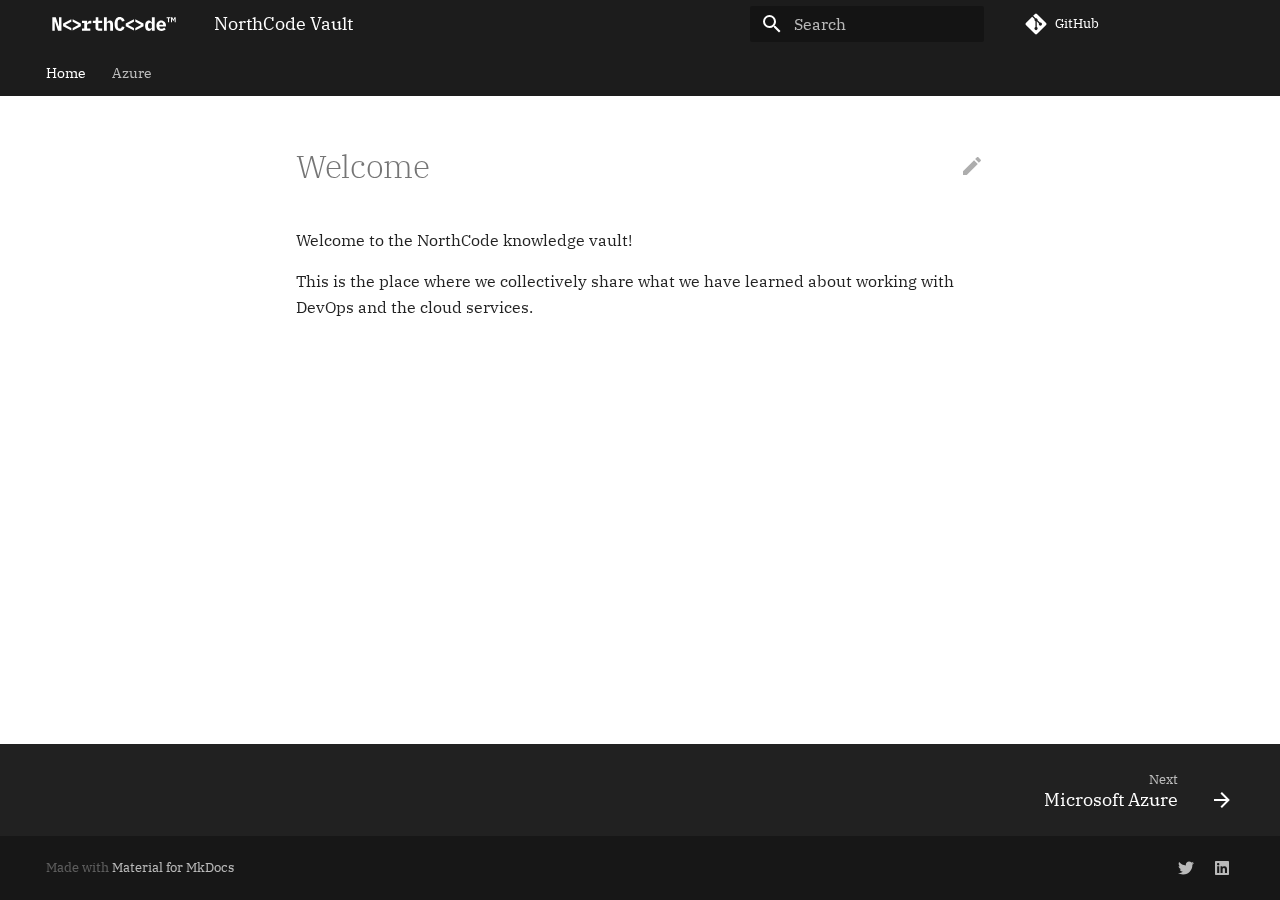
==== index.html @ 44432bb1 "deploy: 714494f03250053b2f31879a1b15bfd3dc22a23a" ====
<!doctype html>
<html lang="en" class="no-js">
  <head>
    
      <meta charset="utf-8">
      <meta name="viewport" content="width=device-width,initial-scale=1">
      
      
      
      
      <link rel="icon" href="assets/favicon-96x96.png">
      <meta name="generator" content="mkdocs-1.2.2, mkdocs-material-7.2.6">
    
    
      
        <title>Home - NorthCode Vault</title>
      
    
    
      <link rel="stylesheet" href="assets/stylesheets/main.802231af.min.css">
      
        
        <link rel="stylesheet" href="assets/stylesheets/palette.3f5d1f46.min.css">
        
      
    
    
    
      
        
        <link rel="preconnect" href="https://fonts.gstatic.com" crossorigin>
        <link rel="stylesheet" href="https://fonts.googleapis.com/css?family=IBM+Plex+Serif:300,400,400i,700%7CIBM+Plex+Mono&display=fallback">
        <style>:root{--md-text-font-family:"IBM Plex Serif";--md-code-font-family:"IBM Plex Mono"}</style>
      
    
    
    
      <link rel="stylesheet" href="css/extra.css">
    
    
      


    
    
  </head>
  
  
    
    
    
    
    
    <body dir="ltr" data-md-color-scheme="" data-md-color-primary="none" data-md-color-accent="none">
  
    
    <script>function __prefix(e){return new URL(".",location).pathname+"."+e}function __get(e,t=localStorage){return JSON.parse(t.getItem(__prefix(e)))}</script>
    
    <input class="md-toggle" data-md-toggle="drawer" type="checkbox" id="__drawer" autocomplete="off">
    <input class="md-toggle" data-md-toggle="search" type="checkbox" id="__search" autocomplete="off">
    <label class="md-overlay" for="__drawer"></label>
    <div data-md-component="skip">
      
        
        <a href="#welcome" class="md-skip">
          Skip to content
        </a>
      
    </div>
    <div data-md-component="announce">
      
    </div>
    
      <header class="md-header" data-md-component="header">
  <nav class="md-header__inner md-grid" aria-label="Header">
    <a href="." title="NorthCode Vault" class="md-header__button md-logo" aria-label="NorthCode Vault" data-md-component="logo">
      
  <img src="assets/logo-wide.svg" alt="logo">

    </a>
    <label class="md-header__button md-icon" for="__drawer">
      <svg xmlns="http://www.w3.org/2000/svg" viewBox="0 0 24 24"><path d="M3 6h18v2H3V6m0 5h18v2H3v-2m0 5h18v2H3v-2z"/></svg>
    </label>
    <div class="md-header__title" data-md-component="header-title">
      <div class="md-header__ellipsis">
        <div class="md-header__topic">
          <span class="md-ellipsis">
            NorthCode Vault
          </span>
        </div>
        <div class="md-header__topic" data-md-component="header-topic">
          <span class="md-ellipsis">
            
              Home
            
          </span>
        </div>
      </div>
    </div>
    
    
    
      <label class="md-header__button md-icon" for="__search">
        <svg xmlns="http://www.w3.org/2000/svg" viewBox="0 0 24 24"><path d="M9.5 3A6.5 6.5 0 0 1 16 9.5c0 1.61-.59 3.09-1.56 4.23l.27.27h.79l5 5-1.5 1.5-5-5v-.79l-.27-.27A6.516 6.516 0 0 1 9.5 16 6.5 6.5 0 0 1 3 9.5 6.5 6.5 0 0 1 9.5 3m0 2C7 5 5 7 5 9.5S7 14 9.5 14 14 12 14 9.5 12 5 9.5 5z"/></svg>
      </label>
      
<div class="md-search" data-md-component="search" role="dialog">
  <label class="md-search__overlay" for="__search"></label>
  <div class="md-search__inner" role="search">
    <form class="md-search__form" name="search">
      <input type="text" class="md-search__input" name="query" aria-label="Search" placeholder="Search" autocapitalize="off" autocorrect="off" autocomplete="off" spellcheck="false" data-md-component="search-query" required>
      <label class="md-search__icon md-icon" for="__search">
        <svg xmlns="http://www.w3.org/2000/svg" viewBox="0 0 24 24"><path d="M9.5 3A6.5 6.5 0 0 1 16 9.5c0 1.61-.59 3.09-1.56 4.23l.27.27h.79l5 5-1.5 1.5-5-5v-.79l-.27-.27A6.516 6.516 0 0 1 9.5 16 6.5 6.5 0 0 1 3 9.5 6.5 6.5 0 0 1 9.5 3m0 2C7 5 5 7 5 9.5S7 14 9.5 14 14 12 14 9.5 12 5 9.5 5z"/></svg>
        <svg xmlns="http://www.w3.org/2000/svg" viewBox="0 0 24 24"><path d="M20 11v2H8l5.5 5.5-1.42 1.42L4.16 12l7.92-7.92L13.5 5.5 8 11h12z"/></svg>
      </label>
      <nav class="md-search__options" aria-label="Search">
        
        <button type="reset" class="md-search__icon md-icon" aria-label="Clear" tabindex="-1">
          <svg xmlns="http://www.w3.org/2000/svg" viewBox="0 0 24 24"><path d="M19 6.41 17.59 5 12 10.59 6.41 5 5 6.41 10.59 12 5 17.59 6.41 19 12 13.41 17.59 19 19 17.59 13.41 12 19 6.41z"/></svg>
        </button>
      </nav>
      
    </form>
    <div class="md-search__output">
      <div class="md-search__scrollwrap" data-md-scrollfix>
        <div class="md-search-result" data-md-component="search-result">
          <div class="md-search-result__meta">
            Initializing search
          </div>
          <ol class="md-search-result__list"></ol>
        </div>
      </div>
    </div>
  </div>
</div>
    
    
      <div class="md-header__source">
        
<a href="https://github.com/TheProjectAurora/knowledgebase/" title="Go to repository" class="md-source" data-md-component="source">
  <div class="md-source__icon md-icon">
    
    <svg xmlns="http://www.w3.org/2000/svg" viewBox="0 0 448 512"><path d="M439.55 236.05 244 40.45a28.87 28.87 0 0 0-40.81 0l-40.66 40.63 51.52 51.52c27.06-9.14 52.68 16.77 43.39 43.68l49.66 49.66c34.23-11.8 61.18 31 35.47 56.69-26.49 26.49-70.21-2.87-56-37.34L240.22 199v121.85c25.3 12.54 22.26 41.85 9.08 55a34.34 34.34 0 0 1-48.55 0c-17.57-17.6-11.07-46.91 11.25-56v-123c-20.8-8.51-24.6-30.74-18.64-45L142.57 101 8.45 235.14a28.86 28.86 0 0 0 0 40.81l195.61 195.6a28.86 28.86 0 0 0 40.8 0l194.69-194.69a28.86 28.86 0 0 0 0-40.81z"/></svg>
  </div>
  <div class="md-source__repository">
    GitHub
  </div>
</a>
      </div>
    
  </nav>
</header>
    
    <div class="md-container" data-md-component="container">
      
      
        
          
<nav class="md-tabs" aria-label="Tabs" data-md-component="tabs">
  <div class="md-tabs__inner md-grid">
    <ul class="md-tabs__list">
      
        
  
  
    
  


  <li class="md-tabs__item">
    <a href="." class="md-tabs__link md-tabs__link--active">
      Home
    </a>
  </li>

      
        
  
  


  
  
  
    <li class="md-tabs__item">
      <a href="azure/" class="md-tabs__link">
        Azure
      </a>
    </li>
  

      
    </ul>
  </div>
</nav>
        
      
      <main class="md-main" data-md-component="main">
        <div class="md-main__inner md-grid">
          
            
              
              <div class="md-sidebar md-sidebar--primary" data-md-component="sidebar" data-md-type="navigation" >
                <div class="md-sidebar__scrollwrap">
                  <div class="md-sidebar__inner">
                    

  


<nav class="md-nav md-nav--primary md-nav--lifted" aria-label="Navigation" data-md-level="0">
  <label class="md-nav__title" for="__drawer">
    <a href="." title="NorthCode Vault" class="md-nav__button md-logo" aria-label="NorthCode Vault" data-md-component="logo">
      
  <img src="assets/logo-wide.svg" alt="logo">

    </a>
    NorthCode Vault
  </label>
  
    <div class="md-nav__source">
      
<a href="https://github.com/TheProjectAurora/knowledgebase/" title="Go to repository" class="md-source" data-md-component="source">
  <div class="md-source__icon md-icon">
    
    <svg xmlns="http://www.w3.org/2000/svg" viewBox="0 0 448 512"><path d="M439.55 236.05 244 40.45a28.87 28.87 0 0 0-40.81 0l-40.66 40.63 51.52 51.52c27.06-9.14 52.68 16.77 43.39 43.68l49.66 49.66c34.23-11.8 61.18 31 35.47 56.69-26.49 26.49-70.21-2.87-56-37.34L240.22 199v121.85c25.3 12.54 22.26 41.85 9.08 55a34.34 34.34 0 0 1-48.55 0c-17.57-17.6-11.07-46.91 11.25-56v-123c-20.8-8.51-24.6-30.74-18.64-45L142.57 101 8.45 235.14a28.86 28.86 0 0 0 0 40.81l195.61 195.6a28.86 28.86 0 0 0 40.8 0l194.69-194.69a28.86 28.86 0 0 0 0-40.81z"/></svg>
  </div>
  <div class="md-source__repository">
    GitHub
  </div>
</a>
    </div>
  
  <ul class="md-nav__list" data-md-scrollfix>
    
      
      
      

  
  
    
  
  
    <li class="md-nav__item md-nav__item--active">
      
      <input class="md-nav__toggle md-toggle" data-md-toggle="toc" type="checkbox" id="__toc">
      
      
        
      
      
      <a href="." class="md-nav__link md-nav__link--active">
        Home
      </a>
      
    </li>
  

    
      
      
      

  
  
  
    
    <li class="md-nav__item md-nav__item--nested">
      
      
        <input class="md-nav__toggle md-toggle" data-md-toggle="__nav_2" type="checkbox" id="__nav_2" >
      
      <label class="md-nav__link" for="__nav_2">
        Azure
        <span class="md-nav__icon md-icon"></span>
      </label>
      <nav class="md-nav" aria-label="Azure" data-md-level="1">
        <label class="md-nav__title" for="__nav_2">
          <span class="md-nav__icon md-icon"></span>
          Azure
        </label>
        <ul class="md-nav__list" data-md-scrollfix>
          
            
  
  
  
    <li class="md-nav__item">
      <a href="azure/" class="md-nav__link">
        Microsoft Azure
      </a>
    </li>
  

          
            
  
  
  
    <li class="md-nav__item">
      <a href="azure/azure-devops/" class="md-nav__link">
        Azure DevOps
      </a>
    </li>
  

          
        </ul>
      </nav>
    </li>
  

    
  </ul>
</nav>
                  </div>
                </div>
              </div>
            
            
              
              <div class="md-sidebar md-sidebar--secondary" data-md-component="sidebar" data-md-type="toc" >
                <div class="md-sidebar__scrollwrap">
                  <div class="md-sidebar__inner">
                    
<nav class="md-nav md-nav--secondary" aria-label="Table of contents">
  
  
  
    
  
  
</nav>
                  </div>
                </div>
              </div>
            
          
          <div class="md-content" data-md-component="content">
            <article class="md-content__inner md-typeset">
              
                
                  <a href="https://github.com/TheProjectAurora/knowledgebase/edit/master/docs/index.md" title="Edit this page" class="md-content__button md-icon">
                    <svg xmlns="http://www.w3.org/2000/svg" viewBox="0 0 24 24"><path d="M20.71 7.04c.39-.39.39-1.04 0-1.41l-2.34-2.34c-.37-.39-1.02-.39-1.41 0l-1.84 1.83 3.75 3.75M3 17.25V21h3.75L17.81 9.93l-3.75-3.75L3 17.25z"/></svg>
                  </a>
                
                
                <h1 id="welcome">Welcome</h1>
<p>Welcome to the NorthCode knowledge vault!</p>
<p>This is the place where we collectively share what we have learned about working with DevOps and the cloud services.</p>
                
                  
                
              
              
                


              
            </article>
          </div>
        </div>
        
      </main>
      
        
<footer class="md-footer">
  
    <nav class="md-footer__inner md-grid" aria-label="Footer">
      
      
        
        <a href="azure/" class="md-footer__link md-footer__link--next" aria-label="Next: Microsoft Azure" rel="next">
          <div class="md-footer__title">
            <div class="md-ellipsis">
              <span class="md-footer__direction">
                Next
              </span>
              Microsoft Azure
            </div>
          </div>
          <div class="md-footer__button md-icon">
            <svg xmlns="http://www.w3.org/2000/svg" viewBox="0 0 24 24"><path d="M4 11v2h12l-5.5 5.5 1.42 1.42L19.84 12l-7.92-7.92L10.5 5.5 16 11H4z"/></svg>
          </div>
        </a>
      
    </nav>
  
  <div class="md-footer-meta md-typeset">
    <div class="md-footer-meta__inner md-grid">
      <div class="md-footer-copyright">
        
        Made with
        <a href="https://squidfunk.github.io/mkdocs-material/" target="_blank" rel="noopener">
          Material for MkDocs
        </a>
        
      </div>
      
  <div class="md-footer-social">
    
      
      
        
        
      
      <a href="https://twitter.com/NorthCodeLtd" target="_blank" rel="noopener" title="twitter.com" class="md-footer-social__link">
        <svg xmlns="http://www.w3.org/2000/svg" viewBox="0 0 512 512"><path d="M459.37 151.716c.325 4.548.325 9.097.325 13.645 0 138.72-105.583 298.558-298.558 298.558-59.452 0-114.68-17.219-161.137-47.106 8.447.974 16.568 1.299 25.34 1.299 49.055 0 94.213-16.568 130.274-44.832-46.132-.975-84.792-31.188-98.112-72.772 6.498.974 12.995 1.624 19.818 1.624 9.421 0 18.843-1.3 27.614-3.573-48.081-9.747-84.143-51.98-84.143-102.985v-1.299c13.969 7.797 30.214 12.67 47.431 13.319-28.264-18.843-46.781-51.005-46.781-87.391 0-19.492 5.197-37.36 14.294-52.954 51.655 63.675 129.3 105.258 216.365 109.807-1.624-7.797-2.599-15.918-2.599-24.04 0-57.828 46.782-104.934 104.934-104.934 30.213 0 57.502 12.67 76.67 33.137 23.715-4.548 46.456-13.32 66.599-25.34-7.798 24.366-24.366 44.833-46.132 57.827 21.117-2.273 41.584-8.122 60.426-16.243-14.292 20.791-32.161 39.308-52.628 54.253z"/></svg>
      </a>
    
      
      
        
        
      
      <a href="https://www.linkedin.com/company/northcodeltd/" target="_blank" rel="noopener" title="www.linkedin.com" class="md-footer-social__link">
        <svg xmlns="http://www.w3.org/2000/svg" viewBox="0 0 448 512"><path d="M416 32H31.9C14.3 32 0 46.5 0 64.3v383.4C0 465.5 14.3 480 31.9 480H416c17.6 0 32-14.5 32-32.3V64.3c0-17.8-14.4-32.3-32-32.3zM135.4 416H69V202.2h66.5V416zm-33.2-243c-21.3 0-38.5-17.3-38.5-38.5S80.9 96 102.2 96c21.2 0 38.5 17.3 38.5 38.5 0 21.3-17.2 38.5-38.5 38.5zm282.1 243h-66.4V312c0-24.8-.5-56.7-34.5-56.7-34.6 0-39.9 27-39.9 54.9V416h-66.4V202.2h63.7v29.2h.9c8.9-16.8 30.6-34.5 62.9-34.5 67.2 0 79.7 44.3 79.7 101.9V416z"/></svg>
      </a>
    
  </div>

    </div>
  </div>
</footer>
      
    </div>
    <div class="md-dialog" data-md-component="dialog">
      <div class="md-dialog__inner md-typeset"></div>
    </div>
    <script id="__config" type="application/json">{"base": ".", "features": ["navigation.instant", "navigation.tabs"], "translations": {"clipboard.copy": "Copy to clipboard", "clipboard.copied": "Copied to clipboard", "search.config.lang": "en", "search.config.pipeline": "trimmer, stopWordFilter", "search.config.separator": "[\\s\\-]+", "search.placeholder": "Search", "search.result.placeholder": "Type to start searching", "search.result.none": "No matching documents", "search.result.one": "1 matching document", "search.result.other": "# matching documents", "search.result.more.one": "1 more on this page", "search.result.more.other": "# more on this page", "search.result.term.missing": "Missing", "select.version.title": "Select version"}, "search": "assets/javascripts/workers/search.409db549.min.js", "version": null}</script>
    
    
      <script src="assets/javascripts/bundle.756773cc.min.js"></script>
      
    
  </body>
</html>
---- assets/stylesheets/main.802231af.min.css ----
@charset "UTF-8";html{-webkit-text-size-adjust:none;-moz-text-size-adjust:none;-ms-text-size-adjust:none;text-size-adjust:none;box-sizing:border-box}*,:after,:before{box-sizing:inherit}body{margin:0}a,button,input,label{-webkit-tap-highlight-color:transparent}a{color:inherit;text-decoration:none}hr{border:0;box-sizing:content-box;display:block;height:.05rem;overflow:visible;padding:0}small{font-size:80%}sub,sup{line-height:1em}img{border-style:none}table{border-collapse:separate;border-spacing:0}td,th{font-weight:400;vertical-align:top}button{background:transparent;border:0;font-family:inherit;font-size:inherit;margin:0;padding:0}input{border:0;outline:none}:root{--md-default-fg-color:rgba(0,0,0,0.87);--md-default-fg-color--light:rgba(0,0,0,0.54);--md-default-fg-color--lighter:rgba(0,0,0,0.32);--md-default-fg-color--lightest:rgba(0,0,0,0.07);--md-default-bg-color:#fff;--md-default-bg-color--light:hsla(0,0%,100%,0.7);--md-default-bg-color--lighter:hsla(0,0%,100%,0.3);--md-default-bg-color--lightest:hsla(0,0%,100%,0.12);--md-primary-fg-color:#4051b5;--md-primary-fg-color--light:#5d6cc0;--md-primary-fg-color--dark:#303fa1;--md-primary-bg-color:#fff;--md-primary-bg-color--light:hsla(0,0%,100%,0.7);--md-accent-fg-color:#526cfe;--md-accent-fg-color--transparent:rgba(82,108,254,0.1);--md-accent-bg-color:#fff;--md-accent-bg-color--light:hsla(0,0%,100%,0.7)}:root>*{--md-code-fg-color:#36464e;--md-code-bg-color:#f5f5f5;--md-code-hl-color:rgba(255,255,0,0.5);--md-code-hl-number-color:#d52a2a;--md-code-hl-special-color:#db1457;--md-code-hl-function-color:#a846b9;--md-code-hl-constant-color:#6e59d9;--md-code-hl-keyword-color:#3f6ec6;--md-code-hl-string-color:#1c7d4d;--md-code-hl-name-color:var(--md-code-fg-color);--md-code-hl-operator-color:var(--md-default-fg-color--light);--md-code-hl-punctuation-color:var(--md-default-fg-color--light);--md-code-hl-comment-color:var(--md-default-fg-color--light);--md-code-hl-generic-color:var(--md-default-fg-color--light);--md-code-hl-variable-color:var(--md-default-fg-color--light);--md-typeset-color:var(--md-default-fg-color);--md-typeset-a-color:var(--md-primary-fg-color);--md-typeset-mark-color:rgba(255,255,0,0.5);--md-typeset-del-color:hsla(6,90%,60%,0.15);--md-typeset-ins-color:rgba(11,213,112,0.15);--md-typeset-kbd-color:#fafafa;--md-typeset-kbd-accent-color:#fff;--md-typeset-kbd-border-color:#b8b8b8;--md-typeset-table-color:rgba(0,0,0,0.12);--md-admonition-fg-color:var(--md-default-fg-color);--md-admonition-bg-color:var(--md-default-bg-color);--md-footer-fg-color:#fff;--md-footer-fg-color--light:hsla(0,0%,100%,0.7);--md-footer-fg-color--lighter:hsla(0,0%,100%,0.3);--md-footer-bg-color:rgba(0,0,0,0.87);--md-footer-bg-color--dark:rgba(0,0,0,0.32)}.md-icon svg{fill:currentColor;display:block;height:1.2rem;width:1.2rem}body{-webkit-font-smoothing:antialiased;-moz-osx-font-smoothing:grayscale}body,input{font-feature-settings:"kern","liga";font-family:var(--md-text-font-family,_),-apple-system,BlinkMacSystemFont,Helvetica,Arial,sans-serif}body,code,input,kbd,pre{color:var(--md-typeset-color)}code,kbd,pre{font-feature-settings:"kern";font-family:var(--md-code-font-family,_),SFMono-Regular,Consolas,Menlo,monospace}:root{--md-typeset-table-sort-icon:url('data:image/svg+xml;charset=utf-8,<svg xmlns="http://www.w3.org/2000/svg" viewBox="0 0 24 24"><path d="m18 21-4-4h3V7h-3l4-4 4 4h-3v10h3M2 19v-2h10v2M2 13v-2h7v2M2 7V5h4v2H2z"/></svg>');--md-typeset-table-sort-icon--asc:url('data:image/svg+xml;charset=utf-8,<svg xmlns="http://www.w3.org/2000/svg" viewBox="0 0 24 24"><path d="M19 17h3l-4 4-4-4h3V3h2M2 17h10v2H2M6 5v2H2V5m0 6h7v2H2v-2z"/></svg>');--md-typeset-table-sort-icon--desc:url('data:image/svg+xml;charset=utf-8,<svg xmlns="http://www.w3.org/2000/svg" viewBox="0 0 24 24"><path d="M19 7h3l-4-4-4 4h3v14h2M2 17h10v2H2M6 5v2H2V5m0 6h7v2H2v-2z"/></svg>')}.md-typeset{-webkit-print-color-adjust:exact;color-adjust:exact;font-size:.8rem;line-height:1.6}@media print{.md-typeset{font-size:.68rem}}.md-typeset blockquote,.md-typeset dl,.md-typeset figure,.md-typeset ol,.md-typeset pre,.md-typeset ul{margin:1em 0}.md-typeset h1{color:var(--md-default-fg-color--light);font-size:2em;line-height:1.3;margin:0 0 1.25em}.md-typeset h1,.md-typeset h2{font-weight:300;letter-spacing:-.01em}.md-typeset h2{font-size:1.5625em;line-height:1.4;margin:1.6em 0 .64em}.md-typeset h3{font-size:1.25em;font-weight:400;letter-spacing:-.01em;line-height:1.5;margin:1.6em 0 .8em}.md-typeset h2+h3{margin-top:.8em}.md-typeset h4{font-weight:700;letter-spacing:-.01em;margin:1em 0}.md-typeset h5,.md-typeset h6{color:var(--md-default-fg-color--light);font-size:.8em;font-weight:700;letter-spacing:-.01em;margin:1.25em 0}.md-typeset h5{text-transform:uppercase}.md-typeset hr{border-bottom:.05rem solid var(--md-default-fg-color--lightest);display:flow-root;margin:1.5em 0}.md-typeset a{color:var(--md-typeset-a-color);word-break:break-word}.md-typeset a,.md-typeset a:before{transition:color 125ms}.md-typeset a:focus,.md-typeset a:hover{color:var(--md-accent-fg-color)}.md-typeset a.focus-visible{outline-color:var(--md-accent-fg-color);outline-offset:.2rem}.md-typeset code,.md-typeset kbd,.md-typeset pre{color:var(--md-code-fg-color);direction:ltr}@media print{.md-typeset code,.md-typeset kbd,.md-typeset pre{white-space:pre-wrap}}.md-typeset code{background-color:var(--md-code-bg-color);border-radius:.1rem;-webkit-box-decoration-break:clone;box-decoration-break:clone;font-size:.85em;padding:0 .2941176471em;word-break:break-word}.md-typeset code:not(.focus-visible){-webkit-tap-highlight-color:transparent;outline:none}.md-typeset h1 code,.md-typeset h2 code,.md-typeset h3 code,.md-typeset h4 code,.md-typeset h5 code,.md-typeset h6 code{background-color:transparent;box-shadow:none;margin:initial;padding:initial}.md-typeset a code{color:currentColor}.md-typeset pre{display:flow-root;line-height:1.4;position:relative}.md-typeset pre>code{-webkit-box-decoration-break:slice;box-decoration-break:slice;box-shadow:none;display:block;margin:0;overflow:auto;padding:.7720588235em 1.1764705882em;scrollbar-color:var(--md-default-fg-color--lighter) transparent;scrollbar-width:thin;touch-action:auto;word-break:normal}.md-typeset pre>code:hover{scrollbar-color:var(--md-accent-fg-color) transparent}.md-typeset pre>code::-webkit-scrollbar{height:.2rem;width:.2rem}.md-typeset pre>code::-webkit-scrollbar-thumb{background-color:var(--md-default-fg-color--lighter)}.md-typeset pre>code::-webkit-scrollbar-thumb:hover{background-color:var(--md-accent-fg-color)}@media screen and (max-width:44.9375em){.md-typeset>pre{margin:1em -.8rem}.md-typeset>pre code{border-radius:0}}.md-typeset kbd{background-color:var(--md-typeset-kbd-color);border-radius:.1rem;box-shadow:0 .1rem 0 .05rem var(--md-typeset-kbd-border-color),0 .1rem 0 var(--md-typeset-kbd-border-color),0 -.1rem .2rem var(--md-typeset-kbd-accent-color) inset;color:var(--md-default-fg-color);display:inline-block;font-size:.75em;padding:0 .6666666667em;vertical-align:text-top;word-break:break-word}.md-typeset mark{background-color:var(--md-typeset-mark-color);-webkit-box-decoration-break:clone;box-decoration-break:clone;color:inherit;word-break:break-word}.md-typeset abbr{border-bottom:.05rem dotted var(--md-default-fg-color--light);cursor:help;text-decoration:none}@media (hover:none){.md-typeset abbr{position:relative}.md-typeset abbr[title]:focus:after,.md-typeset abbr[title]:hover:after{background-color:var(--md-default-fg-color);border-radius:.1rem;box-shadow:0 2px 2px 0 rgba(0,0,0,.14),0 1px 5px 0 rgba(0,0,0,.12),0 3px 1px -2px rgba(0,0,0,.2);color:var(--md-default-bg-color);content:attr(title);display:inline-block;font-size:.7rem;left:0;margin-top:2em;max-width:80%;min-width:-webkit-max-content;min-width:-moz-max-content;min-width:max-content;padding:.2rem .3rem;position:absolute;width:auto}}.md-typeset small{opacity:.75}.md-typeset sub,.md-typeset sup{margin-left:.078125em}[dir=rtl] .md-typeset sub,[dir=rtl] .md-typeset sup{margin-left:0;margin-right:.078125em}.md-typeset blockquote{border-left:.2rem solid var(--md-default-fg-color--lighter);color:var(--md-default-fg-color--light);padding-left:.6rem}[dir=rtl] .md-typeset blockquote{border-left:initial;border-right:.2rem solid var(--md-default-fg-color--lighter);padding-left:0;padding-right:.6rem}.md-typeset ul{list-style-type:disc}.md-typeset ol,.md-typeset ul{display:flow-root;margin-left:.625em;padding:0}[dir=rtl] .md-typeset ol,[dir=rtl] .md-typeset ul{margin-left:0;margin-right:.625em}.md-typeset ol ol,.md-typeset ul ol{list-style-type:lower-alpha}.md-typeset ol ol ol,.md-typeset ul ol ol{list-style-type:lower-roman}.md-typeset ol li,.md-typeset ul li{margin-bottom:.5em;margin-left:1.25em}[dir=rtl] .md-typeset ol li,[dir=rtl] .md-typeset ul li{margin-left:0;margin-right:1.25em}.md-typeset ol li blockquote,.md-typeset ol li p,.md-typeset ul li blockquote,.md-typeset ul li p{margin:.5em 0}.md-typeset ol li:last-child,.md-typeset ul li:last-child{margin-bottom:0}.md-typeset ol li ol,.md-typeset ol li ul,.md-typeset ul li ol,.md-typeset ul li ul{margin:.5em 0 .5em .625em}[dir=rtl] .md-typeset ol li ol,[dir=rtl] .md-typeset ol li ul,[dir=rtl] .md-typeset ul li ol,[dir=rtl] .md-typeset ul li ul{margin-left:0;margin-right:.625em}.md-typeset dd{margin:1em 0 1.5em 1.875em}[dir=rtl] .md-typeset dd{margin-left:0;margin-right:1.875em}.md-typeset img,.md-typeset svg{height:auto;max-width:100%}.md-typeset img[align=left],.md-typeset svg[align=left]{margin:1em 1em 1em 0}.md-typeset img[align=right],.md-typeset svg[align=right]{margin:1em 0 1em 1em}.md-typeset img[align]:only-child,.md-typeset svg[align]:only-child{margin-top:0}.md-typeset figure{display:flow-root;margin:0 auto;max-width:100%;text-align:center;width:-webkit-fit-content;width:-moz-fit-content;width:fit-content}.md-typeset figure img{display:block}.md-typeset figcaption{font-style:italic;margin:1em auto 2em;max-width:24rem}.md-typeset iframe{max-width:100%}.md-typeset table:not([class]){background-color:var(--md-default-bg-color);border:.05rem solid var(--md-typeset-table-color);border-radius:.1rem;display:inline-block;font-size:.64rem;max-width:100%;overflow:auto;touch-action:auto}@media print{.md-typeset table:not([class]){display:table}}.md-typeset table:not([class])+*{margin-top:1.5em}.md-typeset table:not([class]) td>:first-child,.md-typeset table:not([class]) th>:first-child{margin-top:0}.md-typeset table:not([class]) td>:last-child,.md-typeset table:not([class]) th>:last-child{margin-bottom:0}.md-typeset table:not([class]) td:not([align]),.md-typeset table:not([class]) th:not([align]){text-align:left}[dir=rtl] .md-typeset table:not([class]) td:not([align]),[dir=rtl] .md-typeset table:not([class]) th:not([align]){text-align:right}.md-typeset table:not([class]) th{font-weight:700;min-width:5rem;padding:.9375em 1.25em;vertical-align:top}.md-typeset table:not([class]) th a{color:inherit}.md-typeset table:not([class]) td{border-top:.05rem solid var(--md-typeset-table-color);padding:.9375em 1.25em;vertical-align:top}.md-typeset table:not([class]) tbody tr{transition:background-color 125ms}.md-typeset table:not([class]) tbody tr:hover{background-color:rgba(0,0,0,.035);box-shadow:0 .05rem 0 var(--md-default-bg-color) inset}.md-typeset table:not([class]) a{word-break:normal}.md-typeset table th[role=columnheader]{cursor:pointer}.md-typeset table th[role=columnheader]:after{content:"";display:inline-block;height:1.2em;margin-left:.5em;-webkit-mask-image:var(--md-typeset-table-sort-icon);mask-image:var(--md-typeset-table-sort-icon);-webkit-mask-repeat:no-repeat;mask-repeat:no-repeat;-webkit-mask-size:contain;mask-size:contain;transition:background-color 125ms;vertical-align:text-bottom;width:1.2em}.md-typeset table th[role=columnheader]:hover:after{background-color:var(--md-default-fg-color--lighter)}.md-typeset table th[role=columnheader][aria-sort=ascending]:after{background-color:var(--md-default-fg-color--light);-webkit-mask-image:var(--md-typeset-table-sort-icon--asc);mask-image:var(--md-typeset-table-sort-icon--asc)}.md-typeset table th[role=columnheader][aria-sort=descending]:after{background-color:var(--md-default-fg-color--light);-webkit-mask-image:var(--md-typeset-table-sort-icon--desc);mask-image:var(--md-typeset-table-sort-icon--desc)}.md-typeset__scrollwrap{margin:1em -.8rem;overflow-x:auto;touch-action:auto}.md-typeset__table{display:inline-block;margin-bottom:.5em;padding:0 .8rem}@media print{.md-typeset__table{display:block}}html .md-typeset__table table{display:table;margin:0;overflow:hidden;width:100%}html{font-size:125%;height:100%;overflow-x:hidden}@media screen and (min-width:100em){html{font-size:137.5%}}@media screen and (min-width:125em){html{font-size:150%}}body{background-color:var(--md-default-bg-color);display:flex;flex-direction:column;font-size:.5rem;min-height:100%;position:relative;width:100%}@media print{body{display:block}}@media screen and (max-width:59.9375em){body[data-md-state=lock]{position:fixed}}.md-grid{margin-left:auto;margin-right:auto;max-width:61rem}.md-container{display:flex;flex-direction:column;flex-grow:1}@media print{.md-container{display:block}}.md-main{flex-grow:1}.md-main__inner{display:flex;height:100%;margin-top:1.5rem}.md-ellipsis{overflow:hidden;text-overflow:ellipsis;white-space:nowrap}.md-toggle{display:none}.md-option{height:0;opacity:0;position:absolute;width:0}.md-option:checked+label:not([hidden]){display:block}.md-option.focus-visible+label{outline-color:var(--md-accent-fg-color);outline-style:auto}.md-skip{background-color:var(--md-default-fg-color);border-radius:.1rem;color:var(--md-default-bg-color);font-size:.64rem;margin:.5rem;opacity:0;outline-color:var(--md-accent-fg-color);padding:.3rem .5rem;position:fixed;transform:translateY(.4rem);z-index:-1}.md-skip:focus{opacity:1;transform:translateY(0);transition:transform .25s cubic-bezier(.4,0,.2,1),opacity 175ms 75ms;z-index:10}@page{margin:25mm}.md-announce{background-color:var(--md-footer-bg-color);overflow:auto}@media print{.md-announce{display:none}}.md-announce__inner{color:var(--md-footer-fg-color);font-size:.7rem;margin:.6rem auto;padding:0 .8rem}:root{--md-clipboard-icon:url('data:image/svg+xml;charset=utf-8,<svg xmlns="http://www.w3.org/2000/svg" viewBox="0 0 24 24"><path d="M19 21H8V7h11m0-2H8a2 2 0 0 0-2 2v14a2 2 0 0 0 2 2h11a2 2 0 0 0 2-2V7a2 2 0 0 0-2-2m-3-4H4a2 2 0 0 0-2 2v14h2V3h12V1z"/></svg>')}.md-clipboard{border-radius:.1rem;color:var(--md-default-fg-color--lightest);cursor:pointer;height:1.5em;outline-color:var(--md-accent-fg-color);outline-offset:.1rem;position:absolute;right:.5em;top:.5em;transition:color .25s;width:1.5em;z-index:1}@media print{.md-clipboard{display:none}}.md-clipboard:not(.focus-visible){-webkit-tap-highlight-color:transparent;outline:none}:hover>.md-clipboard{color:var(--md-default-fg-color--light)}.md-clipboard:focus,.md-clipboard:hover{color:var(--md-accent-fg-color)}.md-clipboard:after{background-color:currentColor;content:"";display:block;height:1.125em;margin:0 auto;-webkit-mask-image:var(--md-clipboard-icon);mask-image:var(--md-clipboard-icon);-webkit-mask-repeat:no-repeat;mask-repeat:no-repeat;-webkit-mask-size:contain;mask-size:contain;width:1.125em}.md-clipboard--inline{cursor:pointer}.md-clipboard--inline code{transition:color .25s,background-color .25s}.md-clipboard--inline:focus code,.md-clipboard--inline:hover code{background-color:var(--md-accent-fg-color--transparent);color:var(--md-accent-fg-color)}.md-content{flex-grow:1;overflow:hidden;scroll-padding-top:51.2rem}.md-content__inner{margin:0 .8rem 1.2rem;padding-top:.6rem}@media screen and (min-width:76.25em){.md-sidebar--primary:not([hidden])~.md-content>.md-content__inner{margin-left:1.2rem}[dir=rtl] .md-sidebar--primary:not([hidden])~.md-content>.md-content__inner{margin-left:.8rem;margin-right:1.2rem}.md-sidebar--secondary:not([hidden])~.md-content>.md-content__inner{margin-right:1.2rem}[dir=rtl] .md-sidebar--secondary:not([hidden])~.md-content>.md-content__inner{margin-left:1.2rem;margin-right:.8rem}}.md-content__inner:before{content:"";display:block;height:.4rem}.md-content__inner>:last-child{margin-bottom:0}.md-content__button{float:right;margin:.4rem 0 .4rem .4rem;padding:0}@media print{.md-content__button{display:none}}[dir=rtl] .md-content__button{float:left;margin-left:0;margin-right:.4rem}[dir=rtl] .md-content__button svg{transform:scaleX(-1)}.md-typeset .md-content__button{color:var(--md-default-fg-color--lighter)}.md-content__button svg{display:inline;vertical-align:top}.md-dialog{background-color:var(--md-default-fg-color);border-radius:.1rem;bottom:.8rem;box-shadow:0 2px 2px 0 rgba(0,0,0,.14),0 1px 5px 0 rgba(0,0,0,.12),0 3px 1px -2px rgba(0,0,0,.2);left:auto;min-width:11.1rem;opacity:0;padding:.4rem .6rem;pointer-events:none;position:fixed;right:.8rem;transform:translateY(100%);transition:transform 0ms .4s,opacity .4s;z-index:3}@media print{.md-dialog{display:none}}[dir=rtl] .md-dialog{left:.8rem;right:auto}.md-dialog[data-md-state=open]{opacity:1;pointer-events:auto;transform:translateY(0);transition:transform .4s cubic-bezier(.075,.85,.175,1),opacity .4s}.md-dialog__inner{color:var(--md-default-bg-color);font-size:.7rem}.md-typeset .md-button{border:.1rem solid;border-radius:.1rem;color:var(--md-primary-fg-color);cursor:pointer;display:inline-block;font-weight:700;padding:.625em 2em;transition:color 125ms,background-color 125ms,border-color 125ms}.md-typeset .md-button--primary{background-color:var(--md-primary-fg-color);border-color:var(--md-primary-fg-color);color:var(--md-primary-bg-color)}.md-typeset .md-button:focus,.md-typeset .md-button:hover{background-color:var(--md-accent-fg-color);border-color:var(--md-accent-fg-color);color:var(--md-accent-bg-color)}.md-typeset .md-input{border-radius:.1rem;box-shadow:0 .2rem .5rem rgba(0,0,0,.1),0 .025rem .05rem rgba(0,0,0,.1);font-size:.8rem;height:1.8rem;padding:0 .6rem;transition:box-shadow .25s}.md-typeset .md-input:focus,.md-typeset .md-input:hover{box-shadow:0 .4rem 1rem rgba(0,0,0,.15),0 .025rem .05rem rgba(0,0,0,.15)}.md-typeset .md-input--stretch{width:100%}.md-header{background-color:var(--md-primary-fg-color);box-shadow:0 0 .2rem transparent,0 .2rem .4rem transparent;color:var(--md-primary-bg-color);left:0;position:-webkit-sticky;position:sticky;right:0;top:0;z-index:3}@media print{.md-header{display:none}}.md-header[data-md-state=shadow]{box-shadow:0 0 .2rem rgba(0,0,0,.1),0 .2rem .4rem rgba(0,0,0,.2);transition:transform .25s cubic-bezier(.1,.7,.1,1),box-shadow .25s}.md-header[data-md-state=hidden]{transform:translateY(-100%);transition:transform .25s cubic-bezier(.8,0,.6,1),box-shadow .25s}.md-header__inner{align-items:center;display:flex;padding:0 .2rem}.md-header__button{color:currentColor;cursor:pointer;margin:.2rem;outline-color:var(--md-accent-fg-color);padding:.4rem;position:relative;transition:opacity .25s;vertical-align:middle;z-index:1}.md-header__button:hover{opacity:.7}.md-header__button:not([hidden]){display:inline-block}.md-header__button:not(.focus-visible){-webkit-tap-highlight-color:transparent;outline:none}.md-header__button.md-logo{margin:.2rem;padding:.4rem}@media screen and (max-width:76.1875em){.md-header__button.md-logo{display:none}}.md-header__button.md-logo img,.md-header__button.md-logo svg{fill:currentColor;display:block;height:1.2rem;width:1.2rem}@media screen and (min-width:60em){.md-header__button[for=__search]{display:none}}.no-js .md-header__button[for=__search]{display:none}[dir=rtl] .md-header__button[for=__search] svg{transform:scaleX(-1)}@media screen and (min-width:76.25em){.md-header__button[for=__drawer]{display:none}}.md-header__topic{display:flex;max-width:100%;position:absolute;transition:transform .4s cubic-bezier(.1,.7,.1,1),opacity .15s}.md-header__topic+.md-header__topic{opacity:0;pointer-events:none;transform:translateX(1.25rem);transition:transform .4s cubic-bezier(1,.7,.1,.1),opacity .15s;z-index:-1}[dir=rtl] .md-header__topic+.md-header__topic{transform:translateX(-1.25rem)}.md-header__title{flex-grow:1;font-size:.9rem;height:2.4rem;line-height:2.4rem;margin-left:1rem;margin-right:.4rem}.md-header__title[data-md-state=active] .md-header__topic{opacity:0;pointer-events:none;transform:translateX(-1.25rem);transition:transform .4s cubic-bezier(1,.7,.1,.1),opacity .15s;z-index:-1}[dir=rtl] .md-header__title[data-md-state=active] .md-header__topic{transform:translateX(1.25rem)}.md-header__title[data-md-state=active] .md-header__topic+.md-header__topic{opacity:1;pointer-events:auto;transform:translateX(0);transition:transform .4s cubic-bezier(.1,.7,.1,1),opacity .15s;z-index:0}.md-header__title>.md-header__ellipsis{height:100%;position:relative;width:100%}.md-header__option{display:flex;flex-shrink:0;max-width:100%;transition:max-width 0ms .25s,opacity .25s .25s;white-space:nowrap}[data-md-toggle=search]:checked~.md-header .md-header__option{max-width:0;opacity:0;transition:max-width 0ms,opacity 0ms}.md-header__source{display:none}@media screen and (min-width:60em){.md-header__source{display:block;margin-left:1rem;max-width:11.7rem;width:11.7rem}[dir=rtl] .md-header__source{margin-left:0;margin-right:1rem}}@media screen and (min-width:76.25em){.md-header__source{margin-left:1.4rem}[dir=rtl] .md-header__source{margin-right:1.4rem}}.md-footer{background-color:var(--md-footer-bg-color);color:var(--md-footer-fg-color)}@media print{.md-footer{display:none}}.md-footer__inner{overflow:auto;padding:.2rem}.md-footer__link{display:flex;outline-color:var(--md-accent-fg-color);padding-bottom:.4rem;padding-top:1.4rem;transition:opacity .25s}@media screen and (min-width:45em){.md-footer__link{width:50%}}.md-footer__link:focus,.md-footer__link:hover{opacity:.7}.md-footer__link--prev{float:left}@media screen and (max-width:44.9375em){.md-footer__link--prev{width:25%}.md-footer__link--prev .md-footer__title{display:none}}[dir=rtl] .md-footer__link--prev{float:right}[dir=rtl] .md-footer__link--prev svg{transform:scaleX(-1)}.md-footer__link--next{float:right;text-align:right}@media screen and (max-width:44.9375em){.md-footer__link--next{width:75%}}[dir=rtl] .md-footer__link--next{float:left;text-align:left}[dir=rtl] .md-footer__link--next svg{transform:scaleX(-1)}.md-footer__title{flex-grow:1;font-size:.9rem;line-height:2.4rem;max-width:calc(100% - 2.4rem);padding:0 1rem;position:relative}.md-footer__button{margin:.2rem;padding:.4rem}.md-footer__direction{font-size:.64rem;left:0;margin-top:-1rem;opacity:.7;padding:0 1rem;position:absolute;right:0}.md-footer-meta{background-color:var(--md-footer-bg-color--dark)}.md-footer-meta__inner{display:flex;flex-wrap:wrap;justify-content:space-between;padding:.2rem}html .md-footer-meta.md-typeset a{color:var(--md-footer-fg-color--light)}html .md-footer-meta.md-typeset a:focus,html .md-footer-meta.md-typeset a:hover{color:var(--md-footer-fg-color)}.md-footer-copyright{color:var(--md-footer-fg-color--lighter);font-size:.64rem;margin:auto .6rem;padding:.4rem 0;width:100%}@media screen and (min-width:45em){.md-footer-copyright{width:auto}}.md-footer-copyright__highlight{color:var(--md-footer-fg-color--light)}.md-footer-social{margin:0 .4rem;padding:.2rem 0 .6rem}@media screen and (min-width:45em){.md-footer-social{padding:.6rem 0}}.md-footer-social__link{display:inline-block;height:1.6rem;text-align:center;width:1.6rem}.md-footer-social__link:before{line-height:1.9}.md-footer-social__link svg{fill:currentColor;max-height:.8rem;vertical-align:-25%}:root{--md-nav-icon--prev:url('data:image/svg+xml;charset=utf-8,<svg xmlns="http://www.w3.org/2000/svg" viewBox="0 0 24 24"><path d="M20 11v2H8l5.5 5.5-1.42 1.42L4.16 12l7.92-7.92L13.5 5.5 8 11h12z"/></svg>');--md-nav-icon--next:url('data:image/svg+xml;charset=utf-8,<svg xmlns="http://www.w3.org/2000/svg" viewBox="0 0 24 24"><path d="M8.59 16.58 13.17 12 8.59 7.41 10 6l6 6-6 6-1.41-1.42z"/></svg>');--md-toc-icon:url('data:image/svg+xml;charset=utf-8,<svg xmlns="http://www.w3.org/2000/svg" viewBox="0 0 24 24"><path d="M3 9h14V7H3v2m0 4h14v-2H3v2m0 4h14v-2H3v2m16 0h2v-2h-2v2m0-10v2h2V7h-2m0 6h2v-2h-2v2z"/></svg>')}.md-nav{font-size:.7rem;line-height:1.3}.md-nav__title{display:block;font-weight:700;overflow:hidden;padding:0 .6rem;text-overflow:ellipsis}.md-nav__title .md-nav__button{display:none}.md-nav__title .md-nav__button img{height:100%;width:auto}.md-nav__title .md-nav__button.md-logo img,.md-nav__title .md-nav__button.md-logo svg{fill:currentColor;display:block;height:2.4rem;width:2.4rem}.md-nav__list{list-style:none;margin:0;padding:0}.md-nav__item{padding:0 .6rem}.md-nav__item .md-nav__item{padding-right:0}[dir=rtl] .md-nav__item .md-nav__item{padding-left:0;padding-right:.6rem}.md-nav__link{cursor:pointer;display:block;margin-top:.625em;overflow:hidden;scroll-snap-align:start;text-overflow:ellipsis;transition:color 125ms}.md-nav__link[data-md-state=blur]{color:var(--md-default-fg-color--light)}.md-nav__item .md-nav__link--active{color:var(--md-typeset-a-color)}.md-nav__item--nested>.md-nav__link{color:inherit}.md-nav__link:focus,.md-nav__link:hover{color:var(--md-accent-fg-color)}.md-nav__link.focus-visible{outline-color:var(--md-accent-fg-color);outline-offset:.2rem}.md-nav--primary .md-nav__link[for=__toc]{display:none}.md-nav--primary .md-nav__link[for=__toc] .md-icon:after{background-color:currentColor;display:block;height:100%;-webkit-mask-image:var(--md-toc-icon);mask-image:var(--md-toc-icon);width:100%}.md-nav--primary .md-nav__link[for=__toc]~.md-nav{display:none}.md-nav__source{display:none}@media screen and (max-width:76.1875em){.md-nav--primary,.md-nav--primary .md-nav{background-color:var(--md-default-bg-color);display:flex;flex-direction:column;height:100%;left:0;position:absolute;right:0;top:0;z-index:1}.md-nav--primary .md-nav__item,.md-nav--primary .md-nav__title{font-size:.8rem;line-height:1.5}.md-nav--primary .md-nav__title{background-color:var(--md-default-fg-color--lightest);color:var(--md-default-fg-color--light);cursor:pointer;font-weight:400;height:5.6rem;line-height:2.4rem;padding:3rem .8rem .2rem;position:relative;white-space:nowrap}.md-nav--primary .md-nav__title .md-nav__icon{display:block;height:1.2rem;left:.4rem;margin:.2rem;position:absolute;top:.4rem;width:1.2rem}[dir=rtl] .md-nav--primary .md-nav__title .md-nav__icon{left:auto;right:.4rem}.md-nav--primary .md-nav__title .md-nav__icon:after{background-color:currentColor;content:"";display:block;height:100%;-webkit-mask-image:var(--md-nav-icon--prev);mask-image:var(--md-nav-icon--prev);-webkit-mask-repeat:no-repeat;mask-repeat:no-repeat;-webkit-mask-size:contain;mask-size:contain;width:100%}.md-nav--primary .md-nav__title~.md-nav__list{background-color:var(--md-default-bg-color);box-shadow:0 .05rem 0 var(--md-default-fg-color--lightest) inset;overflow-y:auto;-ms-scroll-snap-type:y mandatory;scroll-snap-type:y mandatory;touch-action:pan-y}.md-nav--primary .md-nav__title~.md-nav__list>:first-child{border-top:0}.md-nav--primary .md-nav__title[for=__drawer]{background-color:var(--md-primary-fg-color);color:var(--md-primary-bg-color)}.md-nav--primary .md-nav__title .md-logo{display:block;left:.2rem;margin:.2rem;padding:.4rem;position:absolute;top:.2rem}[dir=rtl] .md-nav--primary .md-nav__title .md-logo{left:auto;right:.2rem}.md-nav--primary .md-nav__list{flex:1}.md-nav--primary .md-nav__item{border-top:.05rem solid var(--md-default-fg-color--lightest);padding:0}.md-nav--primary .md-nav__item--nested>.md-nav__link{padding-right:2.4rem}[dir=rtl] .md-nav--primary .md-nav__item--nested>.md-nav__link{padding-left:2.4rem;padding-right:.8rem}.md-nav--primary .md-nav__item--active>.md-nav__link{color:var(--md-typeset-a-color)}.md-nav--primary .md-nav__item--active>.md-nav__link:focus,.md-nav--primary .md-nav__item--active>.md-nav__link:hover{color:var(--md-accent-fg-color)}.md-nav--primary .md-nav__link{margin-top:0;padding:.6rem .8rem;position:relative}.md-nav--primary .md-nav__link .md-nav__icon{color:inherit;font-size:1.2rem;height:1.2rem;margin-top:-.6rem;position:absolute;right:.6rem;top:50%;width:1.2rem}[dir=rtl] .md-nav--primary .md-nav__link .md-nav__icon{left:.6rem;right:auto}.md-nav--primary .md-nav__link .md-nav__icon:after{background-color:currentColor;content:"";display:block;height:100%;-webkit-mask-image:var(--md-nav-icon--next);mask-image:var(--md-nav-icon--next);-webkit-mask-repeat:no-repeat;mask-repeat:no-repeat;-webkit-mask-size:contain;mask-size:contain;width:100%}[dir=rtl] .md-nav--primary .md-nav__icon:after{transform:scale(-1)}.md-nav--primary .md-nav--secondary .md-nav__link{position:static}.md-nav--primary .md-nav--secondary .md-nav{background-color:transparent;position:static}.md-nav--primary .md-nav--secondary .md-nav .md-nav__link{padding-left:1.4rem}[dir=rtl] .md-nav--primary .md-nav--secondary .md-nav .md-nav__link{padding-left:0;padding-right:1.4rem}.md-nav--primary .md-nav--secondary .md-nav .md-nav .md-nav__link{padding-left:2rem}[dir=rtl] .md-nav--primary .md-nav--secondary .md-nav .md-nav .md-nav__link{padding-left:0;padding-right:2rem}.md-nav--primary .md-nav--secondary .md-nav .md-nav .md-nav .md-nav__link{padding-left:2.6rem}[dir=rtl] .md-nav--primary .md-nav--secondary .md-nav .md-nav .md-nav .md-nav__link{padding-left:0;padding-right:2.6rem}.md-nav--primary .md-nav--secondary .md-nav .md-nav .md-nav .md-nav .md-nav__link{padding-left:3.2rem}[dir=rtl] .md-nav--primary .md-nav--secondary .md-nav .md-nav .md-nav .md-nav .md-nav__link{padding-left:0;padding-right:3.2rem}.md-nav--secondary{background-color:transparent}.md-nav__toggle~.md-nav{display:flex;opacity:0;transform:translateX(100%);transition:transform .25s cubic-bezier(.8,0,.6,1),opacity 125ms 50ms}[dir=rtl] .md-nav__toggle~.md-nav{transform:translateX(-100%)}.md-nav__toggle:checked~.md-nav{opacity:1;transform:translateX(0);transition:transform .25s cubic-bezier(.4,0,.2,1),opacity 125ms 125ms}.md-nav__toggle:checked~.md-nav>.md-nav__list{-webkit-backface-visibility:hidden;backface-visibility:hidden}}@media screen and (max-width:59.9375em){.md-nav--primary .md-nav__link[for=__toc]{display:block;padding-right:2.4rem}[dir=rtl] .md-nav--primary .md-nav__link[for=__toc]{padding-left:2.4rem;padding-right:.8rem}.md-nav--primary .md-nav__link[for=__toc] .md-icon:after{content:""}.md-nav--primary .md-nav__link[for=__toc]+.md-nav__link{display:none}.md-nav--primary .md-nav__link[for=__toc]~.md-nav{display:flex}.md-nav__source{background-color:var(--md-primary-fg-color--dark);color:var(--md-primary-bg-color);display:block;padding:0 .2rem}}@media screen and (min-width:60em) and (max-width:76.1875em){.md-nav--integrated .md-nav__link[for=__toc]{display:block;padding-right:2.4rem;scroll-snap-align:none}[dir=rtl] .md-nav--integrated .md-nav__link[for=__toc]{padding-left:2.4rem;padding-right:.8rem}.md-nav--integrated .md-nav__link[for=__toc] .md-icon:after{content:""}.md-nav--integrated .md-nav__link[for=__toc]+.md-nav__link{display:none}.md-nav--integrated .md-nav__link[for=__toc]~.md-nav{display:flex}}@media screen and (min-width:60em){.md-nav--secondary .md-nav__title[for=__toc]{scroll-snap-align:start}.md-nav--secondary .md-nav__title .md-nav__icon{display:none}}@media screen and (min-width:76.25em){.md-nav{transition:max-height .25s cubic-bezier(.86,0,.07,1)}.md-nav--primary .md-nav__title[for=__drawer]{scroll-snap-align:start}.md-nav--primary .md-nav__title .md-nav__icon{display:none}.md-nav__toggle~.md-nav{display:none}.md-nav__toggle:checked~.md-nav,.md-nav__toggle:indeterminate~.md-nav{display:block}.md-nav__item--nested>.md-nav>.md-nav__title{display:none}.md-nav__item--section{display:block;margin:1.25em 0}.md-nav__item--section:last-child{margin-bottom:0}.md-nav__item--section>.md-nav__link{display:none}.md-nav__item--section>.md-nav{display:block}.md-nav__item--section>.md-nav>.md-nav__title{display:block;padding:0;pointer-events:none;scroll-snap-align:start}.md-nav__item--section>.md-nav>.md-nav__list>.md-nav__item{padding:0}.md-nav__icon{float:right;height:.9rem;transition:transform .25s;width:.9rem}[dir=rtl] .md-nav__icon{float:left;transform:rotate(180deg)}.md-nav__icon:after{background-color:currentColor;content:"";display:inline-block;height:100%;-webkit-mask-image:var(--md-nav-icon--next);mask-image:var(--md-nav-icon--next);-webkit-mask-repeat:no-repeat;mask-repeat:no-repeat;-webkit-mask-size:contain;mask-size:contain;vertical-align:-.1rem;width:100%}.md-nav__item--nested .md-nav__toggle:checked~.md-nav__link .md-nav__icon,.md-nav__item--nested .md-nav__toggle:indeterminate~.md-nav__link .md-nav__icon{transform:rotate(90deg)}.md-nav--lifted>.md-nav__list>.md-nav__item--nested,.md-nav--lifted>.md-nav__title{display:none}.md-nav--lifted>.md-nav__list>.md-nav__item{display:none}.md-nav--lifted>.md-nav__list>.md-nav__item--active{display:block;padding:0}.md-nav--lifted>.md-nav__list>.md-nav__item--active>.md-nav__link{display:none}.md-nav--lifted>.md-nav__list>.md-nav__item--active>.md-nav>.md-nav__title{display:block;padding:0 .6rem;pointer-events:none;scroll-snap-align:start}.md-nav--lifted .md-nav[data-md-level="1"]{display:block}.md-nav--lifted .md-nav[data-md-level="1"]>.md-nav__list>.md-nav__item{padding-right:.6rem}.md-nav--integrated .md-nav__link[for=__toc]~.md-nav{border-left:.05rem solid var(--md-primary-fg-color);display:block;margin-bottom:1.25em}.md-nav--integrated .md-nav__link[for=__toc]~.md-nav>.md-nav__title{display:none}}:root{--md-search-result-icon:url('data:image/svg+xml;charset=utf-8,<svg xmlns="http://www.w3.org/2000/svg" viewBox="0 0 24 24"><path d="M14 2H6a2 2 0 0 0-2 2v16a2 2 0 0 0 2 2h7c-.41-.25-.8-.56-1.14-.9-.33-.33-.61-.7-.86-1.1H6V4h7v5h5v1.18c.71.16 1.39.43 2 .82V8l-6-6m6.31 16.9c1.33-2.11.69-4.9-1.4-6.22-2.11-1.33-4.91-.68-6.22 1.4-1.34 2.11-.69 4.89 1.4 6.22 1.46.93 3.32.93 4.79.02L22 23.39 23.39 22l-3.08-3.1m-3.81.1a2.5 2.5 0 0 1-2.5-2.5 2.5 2.5 0 0 1 2.5-2.5 2.5 2.5 0 0 1 2.5 2.5 2.5 2.5 0 0 1-2.5 2.5z"/></svg>')}.md-search{position:relative}@media screen and (min-width:60em){.md-search{padding:.2rem 0}}.no-js .md-search{display:none}.md-search__overlay{opacity:0;z-index:1}@media screen and (max-width:59.9375em){.md-search__overlay{background-color:var(--md-default-bg-color);border-radius:1rem;height:2rem;left:-2.2rem;overflow:hidden;pointer-events:none;position:absolute;top:-1rem;transform-origin:center;transition:transform .3s .1s,opacity .2s .2s;width:2rem}[dir=rtl] .md-search__overlay{left:auto;right:-2.2rem}[data-md-toggle=search]:checked~.md-header .md-search__overlay{opacity:1;transition:transform .4s,opacity .1s}}@media screen and (min-width:60em){.md-search__overlay{background-color:rgba(0,0,0,.54);cursor:pointer;height:0;left:0;position:fixed;top:0;transition:width 0ms .25s,height 0ms .25s,opacity .25s;width:0}[dir=rtl] .md-search__overlay{left:auto;right:0}[data-md-toggle=search]:checked~.md-header .md-search__overlay{height:200vh;opacity:1;transition:width 0ms,height 0ms,opacity .25s;width:100%}}@media screen and (max-width:29.9375em){[data-md-toggle=search]:checked~.md-header .md-search__overlay{transform:scale(45)}}@media screen and (min-width:30em) and (max-width:44.9375em){[data-md-toggle=search]:checked~.md-header .md-search__overlay{transform:scale(60)}}@media screen and (min-width:45em) and (max-width:59.9375em){[data-md-toggle=search]:checked~.md-header .md-search__overlay{transform:scale(75)}}.md-search__inner{-webkit-backface-visibility:hidden;backface-visibility:hidden}@media screen and (max-width:59.9375em){.md-search__inner{height:100%;left:100%;opacity:0;position:fixed;top:0;transform:translateX(5%);transition:right 0ms .3s,left 0ms .3s,transform .15s cubic-bezier(.4,0,.2,1) .15s,opacity .15s .15s;width:100%;z-index:2}[data-md-toggle=search]:checked~.md-header .md-search__inner{left:0;opacity:1;transform:translateX(0);transition:right 0ms 0ms,left 0ms 0ms,transform .15s cubic-bezier(.1,.7,.1,1) .15s,opacity .15s .15s}[dir=rtl] [data-md-toggle=search]:checked~.md-header .md-search__inner{left:auto;right:0}html [dir=rtl] .md-search__inner{left:auto;right:100%;transform:translateX(-5%)}}@media screen and (min-width:60em){.md-search__inner{float:right;padding:.1rem 0;position:relative;transition:width .25s cubic-bezier(.1,.7,.1,1);width:11.7rem}[dir=rtl] .md-search__inner{float:left}}@media screen and (min-width:60em) and (max-width:76.1875em){[data-md-toggle=search]:checked~.md-header .md-search__inner{width:23.4rem}}@media screen and (min-width:76.25em){[data-md-toggle=search]:checked~.md-header .md-search__inner{width:34.4rem}}.md-search__form{background-color:var(--md-default-bg-color);box-shadow:0 0 .6rem transparent;height:2.4rem;position:relative;transition:color .25s,background-color .25s;z-index:2}@media screen and (min-width:60em){.md-search__form{background-color:rgba(0,0,0,.26);border-radius:.1rem;height:1.8rem}.md-search__form:hover{background-color:hsla(0,0%,100%,.12)}}[data-md-toggle=search]:checked~.md-header .md-search__form{background-color:var(--md-default-bg-color);border-radius:.1rem .1rem 0 0;box-shadow:0 0 .6rem rgba(0,0,0,.07);color:var(--md-default-fg-color)}.md-search__input{background:transparent;font-size:.9rem;height:100%;padding:0 2.2rem 0 3.6rem;position:relative;text-overflow:ellipsis;width:100%;z-index:2}[dir=rtl] .md-search__input{padding:0 3.6rem 0 2.2rem}.md-search__input::-webkit-input-placeholder{-webkit-transition:color .25s;transition:color .25s}.md-search__input::-moz-placeholder{-moz-transition:color .25s;transition:color .25s}.md-search__input::-ms-input-placeholder{-ms-transition:color .25s;transition:color .25s}.md-search__input::placeholder{transition:color .25s}.md-search__input::-webkit-input-placeholder{color:var(--md-default-fg-color--light)}.md-search__input::-moz-placeholder{color:var(--md-default-fg-color--light)}.md-search__input::-ms-input-placeholder{color:var(--md-default-fg-color--light)}.md-search__input::placeholder,.md-search__input~.md-search__icon{color:var(--md-default-fg-color--light)}.md-search__input::-ms-clear{display:none}@media screen and (max-width:59.9375em){.md-search__input{font-size:.9rem;height:2.4rem;width:100%}}@media screen and (min-width:60em){.md-search__input{color:inherit;font-size:.8rem;padding-left:2.2rem}[dir=rtl] .md-search__input{padding-right:2.2rem}.md-search__input::-webkit-input-placeholder{color:var(--md-primary-bg-color--light)}.md-search__input::-moz-placeholder{color:var(--md-primary-bg-color--light)}.md-search__input::-ms-input-placeholder{color:var(--md-primary-bg-color--light)}.md-search__input::placeholder{color:var(--md-primary-bg-color--light)}.md-search__input+.md-search__icon{color:var(--md-primary-bg-color)}[data-md-toggle=search]:checked~.md-header .md-search__input{text-overflow:clip}[data-md-toggle=search]:checked~.md-header .md-search__input::-webkit-input-placeholder{color:var(--md-default-fg-color--light)}[data-md-toggle=search]:checked~.md-header .md-search__input::-moz-placeholder{color:var(--md-default-fg-color--light)}[data-md-toggle=search]:checked~.md-header .md-search__input::-ms-input-placeholder{color:var(--md-default-fg-color--light)}[data-md-toggle=search]:checked~.md-header .md-search__input+.md-search__icon,[data-md-toggle=search]:checked~.md-header .md-search__input::placeholder{color:var(--md-default-fg-color--light)}}.md-search__icon{cursor:pointer;display:inline-block;height:1.2rem;transition:color .25s,opacity .25s;width:1.2rem}.md-search__icon:hover{opacity:.7}.md-search__icon[for=__search]{left:.5rem;position:absolute;top:.3rem;z-index:2}[dir=rtl] .md-search__icon[for=__search]{left:auto;right:.5rem}[dir=rtl] .md-search__icon[for=__search] svg{transform:scaleX(-1)}@media screen and (max-width:59.9375em){.md-search__icon[for=__search]{left:.8rem;top:.6rem}[dir=rtl] .md-search__icon[for=__search]{left:auto;right:.8rem}.md-search__icon[for=__search] svg:first-child{display:none}}@media screen and (min-width:60em){.md-search__icon[for=__search]{pointer-events:none}.md-search__icon[for=__search] svg:last-child{display:none}}.md-search__options{pointer-events:none;position:absolute;right:.5rem;top:.3rem;z-index:2}[dir=rtl] .md-search__options{left:.5rem;right:auto}@media screen and (max-width:59.9375em){.md-search__options{right:.8rem;top:.6rem}[dir=rtl] .md-search__options{left:.8rem;right:auto}}.md-search__options>*{color:var(--md-default-fg-color--light);margin-left:.2rem;opacity:0;transform:scale(.75);transition:transform .15s cubic-bezier(.1,.7,.1,1),opacity .15s}.md-search__options>:not(.focus-visible){-webkit-tap-highlight-color:transparent;outline:none}[data-md-toggle=search]:checked~.md-header .md-search__input:valid~.md-search__options>*{opacity:1;pointer-events:auto;transform:scale(1)}[data-md-toggle=search]:checked~.md-header .md-search__input:valid~.md-search__options>:hover{opacity:.7}.md-search__suggest{align-items:center;color:var(--md-default-fg-color--lighter);display:flex;font-size:.9rem;height:100%;opacity:0;padding:0 2.2rem 0 3.6rem;position:absolute;top:0;transition:opacity 50ms;white-space:nowrap;width:100%}[dir=rtl] .md-search__suggest{padding:0 3.6rem 0 2.2rem}@media screen and (min-width:60em){.md-search__suggest{font-size:.8rem;padding-left:2.2rem}[dir=rtl] .md-search__suggest{padding-right:2.2rem}}[data-md-toggle=search]:checked~.md-header .md-search__suggest{opacity:1;transition:opacity .3s .1s}.md-search__output{border-radius:0 0 .1rem .1rem;overflow:hidden;position:absolute;width:100%;z-index:1}@media screen and (max-width:59.9375em){.md-search__output{bottom:0;top:2.4rem}}@media screen and (min-width:60em){.md-search__output{opacity:0;top:1.9rem;transition:opacity .4s}[data-md-toggle=search]:checked~.md-header .md-search__output{box-shadow:0 6px 10px 0 rgba(0,0,0,.14),0 1px 18px 0 rgba(0,0,0,.12),0 3px 5px -1px rgba(0,0,0,.4);opacity:1}}.md-search__scrollwrap{-webkit-backface-visibility:hidden;backface-visibility:hidden;background-color:var(--md-default-bg-color);height:100%;overflow-y:auto;touch-action:pan-y}@media (-webkit-max-device-pixel-ratio:1),(max-resolution:1dppx){.md-search__scrollwrap{transform:translateZ(0)}}@media screen and (min-width:60em) and (max-width:76.1875em){.md-search__scrollwrap{width:23.4rem}}@media screen and (min-width:76.25em){.md-search__scrollwrap{width:34.4rem}}@media screen and (min-width:60em){.md-search__scrollwrap{max-height:0;scrollbar-color:var(--md-default-fg-color--lighter) transparent;scrollbar-width:thin}[data-md-toggle=search]:checked~.md-header .md-search__scrollwrap{max-height:75vh}.md-search__scrollwrap:hover{scrollbar-color:var(--md-accent-fg-color) transparent}.md-search__scrollwrap::-webkit-scrollbar{height:.2rem;width:.2rem}.md-search__scrollwrap::-webkit-scrollbar-thumb{background-color:var(--md-default-fg-color--lighter)}.md-search__scrollwrap::-webkit-scrollbar-thumb:hover{background-color:var(--md-accent-fg-color)}}.md-search-result{color:var(--md-default-fg-color);word-break:break-word}.md-search-result__meta{background-color:var(--md-default-fg-color--lightest);color:var(--md-default-fg-color--light);font-size:.64rem;line-height:1.8rem;padding:0 .8rem;scroll-snap-align:start}@media screen and (min-width:60em){.md-search-result__meta{padding-left:2.2rem}[dir=rtl] .md-search-result__meta{padding-left:0;padding-right:2.2rem}}.md-search-result__list{list-style:none;margin:0;padding:0}.md-search-result__item{box-shadow:0 -.05rem 0 var(--md-default-fg-color--lightest)}.md-search-result__item:first-child{box-shadow:none}.md-search-result__link{display:block;outline:none;scroll-snap-align:start;transition:background-color .25s}.md-search-result__link:focus,.md-search-result__link:hover{background-color:var(--md-accent-fg-color--transparent)}.md-search-result__link:last-child p:last-child{margin-bottom:.6rem}.md-search-result__more summary{color:var(--md-typeset-a-color);cursor:pointer;display:block;font-size:.64rem;outline:none;padding:.75em .8rem;scroll-snap-align:start;transition:color .25s,background-color .25s}@media screen and (min-width:60em){.md-search-result__more summary{padding-left:2.2rem}[dir=rtl] .md-search-result__more summary{padding-left:.8rem;padding-right:2.2rem}}.md-search-result__more summary:focus,.md-search-result__more summary:hover{background-color:var(--md-accent-fg-color--transparent);color:var(--md-accent-fg-color)}.md-search-result__more summary::-webkit-details-marker,.md-search-result__more summary::marker{display:none}.md-search-result__more summary~*>*{opacity:.65}.md-search-result__article{overflow:hidden;padding:0 .8rem;position:relative}@media screen and (min-width:60em){.md-search-result__article{padding-left:2.2rem}[dir=rtl] .md-search-result__article{padding-left:.8rem;padding-right:2.2rem}}.md-search-result__article--document .md-search-result__title{font-size:.8rem;font-weight:400;line-height:1.4;margin:.55rem 0}.md-search-result__icon{color:var(--md-default-fg-color--light);height:1.2rem;left:0;margin:.5rem;position:absolute;width:1.2rem}@media screen and (max-width:59.9375em){.md-search-result__icon{display:none}}.md-search-result__icon:after{background-color:currentColor;content:"";display:inline-block;height:100%;-webkit-mask-image:var(--md-search-result-icon);mask-image:var(--md-search-result-icon);-webkit-mask-repeat:no-repeat;mask-repeat:no-repeat;-webkit-mask-size:contain;mask-size:contain;width:100%}[dir=rtl] .md-search-result__icon{left:auto;right:0}[dir=rtl] .md-search-result__icon:after{transform:scaleX(-1)}.md-search-result__title{font-size:.64rem;font-weight:700;line-height:1.6;margin:.5em 0}.md-search-result__teaser{-webkit-box-orient:vertical;-webkit-line-clamp:2;color:var(--md-default-fg-color--light);display:-webkit-box;font-size:.64rem;line-height:1.6;margin:.5em 0;max-height:2rem;overflow:hidden;text-overflow:ellipsis}@media screen and (max-width:44.9375em){.md-search-result__teaser{-webkit-line-clamp:3;max-height:3rem}}@media screen and (min-width:60em) and (max-width:76.1875em){.md-search-result__teaser{-webkit-line-clamp:3;max-height:3rem}}.md-search-result__teaser mark{background-color:transparent;text-decoration:underline}.md-search-result__terms{font-size:.64rem;font-style:italic;margin:.5em 0}.md-search-result mark{background-color:transparent;color:var(--md-accent-fg-color)}.md-select{position:relative;z-index:1}.md-select__inner{background-color:var(--md-default-bg-color);border-radius:.1rem;box-shadow:0 .2rem .5rem rgba(0,0,0,.1),0 0 .05rem rgba(0,0,0,.25);color:var(--md-default-fg-color);left:50%;margin-top:.2rem;max-height:0;opacity:0;position:absolute;top:calc(100% - .2rem);transform:translate3d(-50%,.3rem,0);transition:transform .25s 375ms,opacity .25s .25s,max-height 0ms .5s}.md-select:focus-within .md-select__inner,.md-select:hover .md-select__inner{max-height:10rem;opacity:1;transform:translate3d(-50%,0,0);transition:transform .25s cubic-bezier(.1,.7,.1,1),opacity .25s,max-height 0ms}.md-select__inner:after{border-bottom:.2rem solid transparent;border-bottom-color:var(--md-default-bg-color);border-left:.2rem solid transparent;border-right:.2rem solid transparent;border-top:0;content:"";height:0;left:50%;margin-left:-.2rem;margin-top:-.2rem;position:absolute;top:0;width:0}.md-select__list{border-radius:.1rem;font-size:.8rem;list-style-type:none;margin:0;max-height:inherit;overflow:auto;padding:0}.md-select__item{line-height:1.8rem}.md-select__link{cursor:pointer;display:block;outline:none;padding-left:.6rem;padding-right:1.2rem;scroll-snap-align:start;transition:background-color .25s,color .25s;width:100%}[dir=rtl] .md-select__link{padding-left:1.2rem;padding-right:.6rem}.md-select__link:focus,.md-select__link:hover{color:var(--md-accent-fg-color)}.md-select__link:focus{background-color:var(--md-default-fg-color--lightest)}.md-sidebar{align-self:flex-start;flex-shrink:0;padding:1.2rem 0;position:-webkit-sticky;position:sticky;top:2.4rem;width:12.1rem}@media print{.md-sidebar{display:none}}@media screen and (max-width:76.1875em){.md-sidebar--primary{background-color:var(--md-default-bg-color);display:block;height:100%;left:-12.1rem;position:fixed;top:0;transform:translateX(0);transition:transform .25s cubic-bezier(.4,0,.2,1),box-shadow .25s;width:12.1rem;z-index:4}[dir=rtl] .md-sidebar--primary{left:auto;right:-12.1rem}[data-md-toggle=drawer]:checked~.md-container .md-sidebar--primary{box-shadow:0 8px 10px 1px rgba(0,0,0,.14),0 3px 14px 2px rgba(0,0,0,.12),0 5px 5px -3px rgba(0,0,0,.4);transform:translateX(12.1rem)}[dir=rtl] [data-md-toggle=drawer]:checked~.md-container .md-sidebar--primary{transform:translateX(-12.1rem)}.md-sidebar--primary .md-sidebar__scrollwrap{bottom:0;left:0;margin:0;overflow:hidden;position:absolute;right:0;-ms-scroll-snap-type:none;scroll-snap-type:none;top:0}}@media screen and (min-width:76.25em){.md-sidebar{height:0}.no-js .md-sidebar{height:auto}}.md-sidebar--secondary{display:none;order:2}@media screen and (min-width:60em){.md-sidebar--secondary{height:0}.no-js .md-sidebar--secondary{height:auto}.md-sidebar--secondary:not([hidden]){display:block}.md-sidebar--secondary .md-sidebar__scrollwrap{touch-action:pan-y}}.md-sidebar__scrollwrap{-webkit-backface-visibility:hidden;backface-visibility:hidden;margin:0 .2rem;overflow-y:auto;scrollbar-color:var(--md-default-fg-color--lighter) transparent;scrollbar-width:thin}.md-sidebar__scrollwrap:hover{scrollbar-color:var(--md-accent-fg-color) transparent}.md-sidebar__scrollwrap::-webkit-scrollbar{height:.2rem;width:.2rem}.md-sidebar__scrollwrap::-webkit-scrollbar-thumb{background-color:var(--md-default-fg-color--lighter)}.md-sidebar__scrollwrap::-webkit-scrollbar-thumb:hover{background-color:var(--md-accent-fg-color)}@media screen and (max-width:76.1875em){.md-overlay{background-color:rgba(0,0,0,.54);height:0;opacity:0;position:fixed;top:0;transition:width 0ms .25s,height 0ms .25s,opacity .25s;width:0;z-index:4}[data-md-toggle=drawer]:checked~.md-overlay{height:100%;opacity:1;transition:width 0ms,height 0ms,opacity .25s;width:100%}}@-webkit-keyframes facts{0%{height:0}to{height:.65rem}}@keyframes facts{0%{height:0}to{height:.65rem}}@-webkit-keyframes fact{0%{opacity:0;transform:translateY(100%)}50%{opacity:0}to{opacity:1;transform:translateY(0)}}@keyframes fact{0%{opacity:0;transform:translateY(100%)}50%{opacity:0}to{opacity:1;transform:translateY(0)}}:root{--md-source-forks-icon:url('data:image/svg+xml;charset=utf-8,<svg xmlns="http://www.w3.org/2000/svg" viewBox="0 0 16 16"><path fill-rule="evenodd" d="M5 3.25a.75.75 0 1 1-1.5 0 .75.75 0 0 1 1.5 0zm0 2.122a2.25 2.25 0 1 0-1.5 0v.878A2.25 2.25 0 0 0 5.75 8.5h1.5v2.128a2.251 2.251 0 1 0 1.5 0V8.5h1.5a2.25 2.25 0 0 0 2.25-2.25v-.878a2.25 2.25 0 1 0-1.5 0v.878a.75.75 0 0 1-.75.75h-4.5A.75.75 0 0 1 5 6.25v-.878zm3.75 7.378a.75.75 0 1 1-1.5 0 .75.75 0 0 1 1.5 0zm3-8.75a.75.75 0 1 0 0-1.5.75.75 0 0 0 0 1.5z"/></svg>');--md-source-repositories-icon:url('data:image/svg+xml;charset=utf-8,<svg xmlns="http://www.w3.org/2000/svg" viewBox="0 0 16 16"><path fill-rule="evenodd" d="M2 2.5A2.5 2.5 0 0 1 4.5 0h8.75a.75.75 0 0 1 .75.75v12.5a.75.75 0 0 1-.75.75h-2.5a.75.75 0 1 1 0-1.5h1.75v-2h-8a1 1 0 0 0-.714 1.7.75.75 0 0 1-1.072 1.05A2.495 2.495 0 0 1 2 11.5v-9zm10.5-1V9h-8c-.356 0-.694.074-1 .208V2.5a1 1 0 0 1 1-1h8zM5 12.25v3.25a.25.25 0 0 0 .4.2l1.45-1.087a.25.25 0 0 1 .3 0L8.6 15.7a.25.25 0 0 0 .4-.2v-3.25a.25.25 0 0 0-.25-.25h-3.5a.25.25 0 0 0-.25.25z"/></svg>');--md-source-stars-icon:url('data:image/svg+xml;charset=utf-8,<svg xmlns="http://www.w3.org/2000/svg" viewBox="0 0 16 16"><path fill-rule="evenodd" d="M8 .25a.75.75 0 0 1 .673.418l1.882 3.815 4.21.612a.75.75 0 0 1 .416 1.279l-3.046 2.97.719 4.192a.75.75 0 0 1-1.088.791L8 12.347l-3.766 1.98a.75.75 0 0 1-1.088-.79l.72-4.194L.818 6.374a.75.75 0 0 1 .416-1.28l4.21-.611L7.327.668A.75.75 0 0 1 8 .25zm0 2.445L6.615 5.5a.75.75 0 0 1-.564.41l-3.097.45 2.24 2.184a.75.75 0 0 1 .216.664l-.528 3.084 2.769-1.456a.75.75 0 0 1 .698 0l2.77 1.456-.53-3.084a.75.75 0 0 1 .216-.664l2.24-2.183-3.096-.45a.75.75 0 0 1-.564-.41L8 2.694v.001z"/></svg>');--md-source-version-icon:url('data:image/svg+xml;charset=utf-8,<svg xmlns="http://www.w3.org/2000/svg" viewBox="0 0 16 16"><path fill-rule="evenodd" d="M2.5 7.775V2.75a.25.25 0 0 1 .25-.25h5.025a.25.25 0 0 1 .177.073l6.25 6.25a.25.25 0 0 1 0 .354l-5.025 5.025a.25.25 0 0 1-.354 0l-6.25-6.25a.25.25 0 0 1-.073-.177zm-1.5 0V2.75C1 1.784 1.784 1 2.75 1h5.025c.464 0 .91.184 1.238.513l6.25 6.25a1.75 1.75 0 0 1 0 2.474l-5.026 5.026a1.75 1.75 0 0 1-2.474 0l-6.25-6.25A1.75 1.75 0 0 1 1 7.775zM6 5a1 1 0 1 0 0 2 1 1 0 0 0 0-2z"/></svg>')}.md-source{-webkit-backface-visibility:hidden;backface-visibility:hidden;display:block;font-size:.65rem;line-height:1.2;outline-color:var(--md-accent-fg-color);transition:opacity .25s;white-space:nowrap}.md-source:hover{opacity:.7}.md-source__icon{display:inline-block;height:2.4rem;vertical-align:middle;width:2rem}.md-source__icon svg{margin-left:.6rem;margin-top:.6rem}[dir=rtl] .md-source__icon svg{margin-left:0;margin-right:.6rem}.md-source__icon+.md-source__repository{margin-left:-2rem;padding-left:2rem}[dir=rtl] .md-source__icon+.md-source__repository{margin-left:0;margin-right:-2rem;padding-left:0;padding-right:2rem}.md-source__repository{display:inline-block;margin-left:.6rem;max-width:calc(100% - 1.2rem);overflow:hidden;text-overflow:ellipsis;vertical-align:middle}.md-source__facts{font-size:.55rem;list-style-type:none;margin:.1rem 0 0;opacity:.75;overflow:hidden;padding:0}[data-md-state=done] .md-source__facts{-webkit-animation:facts .25s ease-in;animation:facts .25s ease-in}.md-source__fact{display:inline-block}[data-md-state=done] .md-source__fact{-webkit-animation:fact .4s ease-out;animation:fact .4s ease-out}.md-source__fact:before{background-color:currentColor;content:"";display:inline-block;height:.6rem;margin-right:.1rem;-webkit-mask-repeat:no-repeat;mask-repeat:no-repeat;-webkit-mask-size:contain;mask-size:contain;vertical-align:text-top;width:.6rem}.md-source__fact:nth-child(1n+2):before{margin-left:.4rem}[dir=rtl] .md-source__fact{margin-left:.1rem;margin-right:0}[dir=rtl] .md-source__fact:nth-child(1n+2):before{margin-left:0;margin-right:.4rem}.md-source__fact--version:before{-webkit-mask-image:var(--md-source-version-icon);mask-image:var(--md-source-version-icon)}.md-source__fact--stars:before{-webkit-mask-image:var(--md-source-stars-icon);mask-image:var(--md-source-stars-icon)}.md-source__fact--forks:before{-webkit-mask-image:var(--md-source-forks-icon);mask-image:var(--md-source-forks-icon)}.md-source__fact--repositories:before{-webkit-mask-image:var(--md-source-repositories-icon);mask-image:var(--md-source-repositories-icon)}.md-tabs{background-color:var(--md-primary-fg-color);color:var(--md-primary-bg-color);overflow:auto;width:100%}@media print{.md-tabs{display:none}}@media screen and (max-width:76.1875em){.md-tabs{display:none}}.md-tabs[data-md-state=hidden]{pointer-events:none}.md-tabs__list{contain:content;list-style:none;margin:0 0 0 .2rem;padding:0;white-space:nowrap}[dir=rtl] .md-tabs__list{margin-left:0;margin-right:.2rem}.md-tabs__item{display:inline-block;height:2.4rem;padding-left:.6rem;padding-right:.6rem}.md-tabs__link{-webkit-backface-visibility:hidden;backface-visibility:hidden;display:block;font-size:.7rem;margin-top:.8rem;opacity:.7;outline-color:var(--md-accent-fg-color);outline-offset:.2rem;transition:transform .4s cubic-bezier(.1,.7,.1,1),opacity .25s}.md-tabs__link--active,.md-tabs__link:focus,.md-tabs__link:hover{color:inherit;opacity:1}.md-tabs__item:nth-child(2) .md-tabs__link{transition-delay:20ms}.md-tabs__item:nth-child(3) .md-tabs__link{transition-delay:40ms}.md-tabs__item:nth-child(4) .md-tabs__link{transition-delay:60ms}.md-tabs__item:nth-child(5) .md-tabs__link{transition-delay:80ms}.md-tabs__item:nth-child(6) .md-tabs__link{transition-delay:.1s}.md-tabs__item:nth-child(7) .md-tabs__link{transition-delay:.12s}.md-tabs__item:nth-child(8) .md-tabs__link{transition-delay:.14s}.md-tabs__item:nth-child(9) .md-tabs__link{transition-delay:.16s}.md-tabs__item:nth-child(10) .md-tabs__link{transition-delay:.18s}.md-tabs__item:nth-child(11) .md-tabs__link{transition-delay:.2s}.md-tabs__item:nth-child(12) .md-tabs__link{transition-delay:.22s}.md-tabs__item:nth-child(13) .md-tabs__link{transition-delay:.24s}.md-tabs__item:nth-child(14) .md-tabs__link{transition-delay:.26s}.md-tabs__item:nth-child(15) .md-tabs__link{transition-delay:.28s}.md-tabs__item:nth-child(16) .md-tabs__link{transition-delay:.3s}.md-tabs[data-md-state=hidden] .md-tabs__link{opacity:0;transform:translateY(50%);transition:transform 0ms .1s,opacity .1s}.md-top{background-color:var(--md-default-bg-color);border-radius:1.6rem;box-shadow:0 .2rem .5rem rgba(0,0,0,.1),0 0 .05rem rgba(0,0,0,.25);color:var(--md-default-fg-color--light);font-size:.7rem;margin-left:50%;outline:none;padding:.4rem .8rem;position:fixed;top:3.2rem;transform:translate(-50%);transition:color 125ms,background-color 125ms,transform 125ms cubic-bezier(.4,0,.2,1),opacity 125ms;z-index:2}@media print{.md-top{display:none}}[dir=rtl] .md-top{float:left}.md-top[data-md-state=hidden]{opacity:0;pointer-events:none;transform:translate(-50%,.2rem);transition-duration:0ms}.md-top:focus,.md-top:hover{background-color:var(--md-accent-fg-color);color:var(--md-accent-bg-color)}.md-top svg{display:inline-block;vertical-align:-.5em}@-webkit-keyframes hoverfix{0%{pointer-events:none}}@keyframes hoverfix{0%{pointer-events:none}}:root{--md-version-icon:url('data:image/svg+xml;charset=utf-8,<svg xmlns="http://www.w3.org/2000/svg" viewBox="0 0 320 512"><path d="M31.3 192h257.3c17.8 0 26.7 21.5 14.1 34.1L174.1 354.8c-7.8 7.8-20.5 7.8-28.3 0L17.2 226.1C4.6 213.5 13.5 192 31.3 192z"/></svg>')}.md-version{flex-shrink:0;font-size:.8rem;height:2.4rem}.md-version__current{color:inherit;cursor:pointer;margin-left:1.4rem;margin-right:.4rem;outline:none;position:relative;top:.05rem}[dir=rtl] .md-version__current{margin-left:.4rem;margin-right:1.4rem}.md-version__current:after{background-color:currentColor;content:"";display:inline-block;height:.6rem;margin-left:.4rem;-webkit-mask-image:var(--md-version-icon);mask-image:var(--md-version-icon);-webkit-mask-repeat:no-repeat;mask-repeat:no-repeat;width:.4rem}[dir=rtl] .md-version__current:after{margin-left:0;margin-right:.4rem}.md-version__list{background-color:var(--md-default-bg-color);border-radius:.1rem;box-shadow:0 .2rem .5rem rgba(0,0,0,.1),0 0 .05rem rgba(0,0,0,.25);color:var(--md-default-fg-color);list-style-type:none;margin:.2rem .8rem;max-height:0;opacity:0;overflow:auto;padding:0;position:absolute;-ms-scroll-snap-type:y mandatory;scroll-snap-type:y mandatory;top:.15rem;transition:max-height 0ms .5s,opacity .25s .25s;z-index:1}.md-version:focus-within .md-version__list,.md-version:hover .md-version__list{max-height:10rem;opacity:1;transition:max-height 0ms,opacity .25s}@media (pointer:coarse){.md-version:hover .md-version__list{-webkit-animation:hoverfix .25s forwards;animation:hoverfix .25s forwards}.md-version:focus-within .md-version__list{-webkit-animation:none;animation:none}}.md-version__item{line-height:1.8rem}.md-version__link{cursor:pointer;display:block;outline:none;padding-left:.6rem;padding-right:1.2rem;scroll-snap-align:start;transition:color .25s,background-color .25s;white-space:nowrap;width:100%}[dir=rtl] .md-version__link{padding-left:1.2rem;padding-right:.6rem}.md-version__link:focus,.md-version__link:hover{color:var(--md-accent-fg-color)}.md-version__link:focus{background-color:var(--md-default-fg-color--lightest)}:root{--md-admonition-icon--note:url('data:image/svg+xml;charset=utf-8,<svg xmlns="http://www.w3.org/2000/svg" viewBox="0 0 24 24"><path d="M20.71 7.04c.39-.39.39-1.04 0-1.41l-2.34-2.34c-.37-.39-1.02-.39-1.41 0l-1.84 1.83 3.75 3.75M3 17.25V21h3.75L17.81 9.93l-3.75-3.75L3 17.25z"/></svg>');--md-admonition-icon--abstract:url('data:image/svg+xml;charset=utf-8,<svg xmlns="http://www.w3.org/2000/svg" viewBox="0 0 24 24"><path d="M4 5h16v2H4V5m0 4h16v2H4V9m0 4h16v2H4v-2m0 4h10v2H4v-2z"/></svg>');--md-admonition-icon--info:url('data:image/svg+xml;charset=utf-8,<svg xmlns="http://www.w3.org/2000/svg" viewBox="0 0 24 24"><path d="M13 9h-2V7h2m0 10h-2v-6h2m-1-9A10 10 0 0 0 2 12a10 10 0 0 0 10 10 10 10 0 0 0 10-10A10 10 0 0 0 12 2z"/></svg>');--md-admonition-icon--tip:url('data:image/svg+xml;charset=utf-8,<svg xmlns="http://www.w3.org/2000/svg" viewBox="0 0 24 24"><path d="M17.66 11.2c-.23-.3-.51-.56-.77-.82-.67-.6-1.43-1.03-2.07-1.66C13.33 7.26 13 4.85 13.95 3c-.95.23-1.78.75-2.49 1.32-2.59 2.08-3.61 5.75-2.39 8.9.04.1.08.2.08.33 0 .22-.15.42-.35.5-.23.1-.47.04-.66-.12a.58.58 0 0 1-.14-.17c-1.13-1.43-1.31-3.48-.55-5.12C5.78 10 4.87 12.3 5 14.47c.06.5.12 1 .29 1.5.14.6.41 1.2.71 1.73 1.08 1.73 2.95 2.97 4.96 3.22 2.14.27 4.43-.12 6.07-1.6 1.83-1.66 2.47-4.32 1.53-6.6l-.13-.26c-.21-.46-.77-1.26-.77-1.26m-3.16 6.3c-.28.24-.74.5-1.1.6-1.12.4-2.24-.16-2.9-.82 1.19-.28 1.9-1.16 2.11-2.05.17-.8-.15-1.46-.28-2.23-.12-.74-.1-1.37.17-2.06.19.38.39.76.63 1.06.77 1 1.98 1.44 2.24 2.8.04.14.06.28.06.43.03.82-.33 1.72-.93 2.27z"/></svg>');--md-admonition-icon--success:url('data:image/svg+xml;charset=utf-8,<svg xmlns="http://www.w3.org/2000/svg" viewBox="0 0 24 24"><path d="M12 2C6.5 2 2 6.5 2 12s4.5 10 10 10 10-4.5 10-10S17.5 2 12 2m-2 15-5-5 1.41-1.41L10 14.17l7.59-7.59L19 8l-9 9z"/></svg>');--md-admonition-icon--question:url('data:image/svg+xml;charset=utf-8,<svg xmlns="http://www.w3.org/2000/svg" viewBox="0 0 24 24"><path d="m15.07 11.25-.9.92C13.45 12.89 13 13.5 13 15h-2v-.5c0-1.11.45-2.11 1.17-2.83l1.24-1.26c.37-.36.59-.86.59-1.41a2 2 0 0 0-2-2 2 2 0 0 0-2 2H8a4 4 0 0 1 4-4 4 4 0 0 1 4 4 3.2 3.2 0 0 1-.93 2.25M13 19h-2v-2h2M12 2A10 10 0 0 0 2 12a10 10 0 0 0 10 10 10 10 0 0 0 10-10c0-5.53-4.5-10-10-10z"/></svg>');--md-admonition-icon--warning:url('data:image/svg+xml;charset=utf-8,<svg xmlns="http://www.w3.org/2000/svg" viewBox="0 0 24 24"><path d="M13 14h-2V9h2m0 9h-2v-2h2M1 21h22L12 2 1 21z"/></svg>');--md-admonition-icon--failure:url('data:image/svg+xml;charset=utf-8,<svg xmlns="http://www.w3.org/2000/svg" viewBox="0 0 24 24"><path d="M12 2c5.53 0 10 4.47 10 10s-4.47 10-10 10S2 17.53 2 12 6.47 2 12 2m3.59 5L12 10.59 8.41 7 7 8.41 10.59 12 7 15.59 8.41 17 12 13.41 15.59 17 17 15.59 13.41 12 17 8.41 15.59 7z"/></svg>');--md-admonition-icon--danger:url('data:image/svg+xml;charset=utf-8,<svg xmlns="http://www.w3.org/2000/svg" viewBox="0 0 24 24"><path d="m11.5 20 4.86-9.73H13V4l-5 9.73h3.5V20M12 2c2.75 0 5.1 1 7.05 2.95C21 6.9 22 9.25 22 12s-1 5.1-2.95 7.05C17.1 21 14.75 22 12 22s-5.1-1-7.05-2.95C3 17.1 2 14.75 2 12s1-5.1 2.95-7.05C6.9 3 9.25 2 12 2z"/></svg>');--md-admonition-icon--bug:url('data:image/svg+xml;charset=utf-8,<svg xmlns="http://www.w3.org/2000/svg" viewBox="0 0 24 24"><path d="M14 12h-4v-2h4m0 6h-4v-2h4m6-6h-2.81a5.985 5.985 0 0 0-1.82-1.96L17 4.41 15.59 3l-2.17 2.17a6.002 6.002 0 0 0-2.83 0L8.41 3 7 4.41l1.62 1.63C7.88 6.55 7.26 7.22 6.81 8H4v2h2.09c-.05.33-.09.66-.09 1v1H4v2h2v1c0 .34.04.67.09 1H4v2h2.81c1.04 1.79 2.97 3 5.19 3s4.15-1.21 5.19-3H20v-2h-2.09c.05-.33.09-.66.09-1v-1h2v-2h-2v-1c0-.34-.04-.67-.09-1H20V8z"/></svg>');--md-admonition-icon--example:url('data:image/svg+xml;charset=utf-8,<svg xmlns="http://www.w3.org/2000/svg" viewBox="0 0 24 24"><path d="M7 13v-2h14v2H7m0 6v-2h14v2H7M7 7V5h14v2H7M3 8V5H2V4h2v4H3m-1 9v-1h3v4H2v-1h2v-.5H3v-1h1V17H2m2.25-7a.75.75 0 0 1 .75.75c0 .2-.08.39-.21.52L3.12 13H5v1H2v-.92L4 11H2v-1h2.25z"/></svg>');--md-admonition-icon--quote:url('data:image/svg+xml;charset=utf-8,<svg xmlns="http://www.w3.org/2000/svg" viewBox="0 0 24 24"><path d="M14 17h3l2-4V7h-6v6h3M6 17h3l2-4V7H5v6h3l-2 4z"/></svg>')}.md-typeset .admonition,.md-typeset details{background-color:var(--md-admonition-bg-color);border-left:.2rem solid #448aff;border-radius:.1rem;box-shadow:0 .2rem .5rem rgba(0,0,0,.05),0 .025rem .05rem rgba(0,0,0,.05);color:var(--md-admonition-fg-color);font-size:.64rem;margin:1.5625em 0;overflow:hidden;padding:0 .6rem;page-break-inside:avoid}@media print{.md-typeset .admonition,.md-typeset details{box-shadow:none}}[dir=rtl] .md-typeset .admonition,[dir=rtl] .md-typeset details{border-left:none;border-right:.2rem solid #448aff}.md-typeset .admonition .admonition,.md-typeset .admonition details,.md-typeset details .admonition,.md-typeset details details{margin-bottom:1em;margin-top:1em}.md-typeset .admonition .md-typeset__scrollwrap,.md-typeset details .md-typeset__scrollwrap{margin:1em -.6rem}.md-typeset .admonition .md-typeset__table,.md-typeset details .md-typeset__table{padding:0 .6rem}.md-typeset .admonition>.tabbed-set:only-child,.md-typeset details>.tabbed-set:only-child{margin-top:0}html .md-typeset .admonition>:last-child,html .md-typeset details>:last-child{margin-bottom:.6rem}.md-typeset .admonition-title,.md-typeset summary{background-color:rgba(68,138,255,.1);border-left:.2rem solid #448aff;font-weight:700;margin:0 -.6rem 0 -.8rem;padding:.4rem .6rem .4rem 2rem;position:relative}[dir=rtl] .md-typeset .admonition-title,[dir=rtl] .md-typeset summary{border-left:none;border-right:.2rem solid #448aff;margin:0 -.8rem 0 -.6rem;padding:.4rem 2rem .4rem .6rem}html .md-typeset .admonition-title:last-child,html .md-typeset summary:last-child{margin-bottom:0}.md-typeset .admonition-title:before,.md-typeset summary:before{background-color:#448aff;content:"";height:1rem;left:.6rem;-webkit-mask-image:var(--md-admonition-icon--note);mask-image:var(--md-admonition-icon--note);-webkit-mask-repeat:no-repeat;mask-repeat:no-repeat;-webkit-mask-size:contain;mask-size:contain;position:absolute;width:1rem}[dir=rtl] .md-typeset .admonition-title:before,[dir=rtl] .md-typeset summary:before{left:auto;right:.6rem}.md-typeset .admonition-title+.tabbed-set:last-child,.md-typeset summary+.tabbed-set:last-child{margin-top:0}.md-typeset .admonition.note,.md-typeset details.note{border-color:#448aff}.md-typeset .note>.admonition-title,.md-typeset .note>summary{background-color:rgba(68,138,255,.1);border-color:#448aff}.md-typeset .note>.admonition-title:before,.md-typeset .note>summary:before{background-color:#448aff;-webkit-mask-image:var(--md-admonition-icon--note);mask-image:var(--md-admonition-icon--note);-webkit-mask-repeat:no-repeat;mask-repeat:no-repeat;-webkit-mask-size:contain;mask-size:contain}.md-typeset .admonition.abstract,.md-typeset .admonition.summary,.md-typeset .admonition.tldr,.md-typeset details.abstract,.md-typeset details.summary,.md-typeset details.tldr{border-color:#00b0ff}.md-typeset .abstract>.admonition-title,.md-typeset .abstract>summary,.md-typeset .summary>.admonition-title,.md-typeset .summary>summary,.md-typeset .tldr>.admonition-title,.md-typeset .tldr>summary{background-color:rgba(0,176,255,.1);border-color:#00b0ff}.md-typeset .abstract>.admonition-title:before,.md-typeset .abstract>summary:before,.md-typeset .summary>.admonition-title:before,.md-typeset .summary>summary:before,.md-typeset .tldr>.admonition-title:before,.md-typeset .tldr>summary:before{background-color:#00b0ff;-webkit-mask-image:var(--md-admonition-icon--abstract);mask-image:var(--md-admonition-icon--abstract);-webkit-mask-repeat:no-repeat;mask-repeat:no-repeat;-webkit-mask-size:contain;mask-size:contain}.md-typeset .admonition.info,.md-typeset .admonition.todo,.md-typeset details.info,.md-typeset details.todo{border-color:#00b8d4}.md-typeset .info>.admonition-title,.md-typeset .info>summary,.md-typeset .todo>.admonition-title,.md-typeset .todo>summary{background-color:rgba(0,184,212,.1);border-color:#00b8d4}.md-typeset .info>.admonition-title:before,.md-typeset .info>summary:before,.md-typeset .todo>.admonition-title:before,.md-typeset .todo>summary:before{background-color:#00b8d4;-webkit-mask-image:var(--md-admonition-icon--info);mask-image:var(--md-admonition-icon--info);-webkit-mask-repeat:no-repeat;mask-repeat:no-repeat;-webkit-mask-size:contain;mask-size:contain}.md-typeset .admonition.hint,.md-typeset .admonition.important,.md-typeset .admonition.tip,.md-typeset details.hint,.md-typeset details.important,.md-typeset details.tip{border-color:#00bfa5}.md-typeset .hint>.admonition-title,.md-typeset .hint>summary,.md-typeset .important>.admonition-title,.md-typeset .important>summary,.md-typeset .tip>.admonition-title,.md-typeset .tip>summary{background-color:rgba(0,191,165,.1);border-color:#00bfa5}.md-typeset .hint>.admonition-title:before,.md-typeset .hint>summary:before,.md-typeset .important>.admonition-title:before,.md-typeset .important>summary:before,.md-typeset .tip>.admonition-title:before,.md-typeset .tip>summary:before{background-color:#00bfa5;-webkit-mask-image:var(--md-admonition-icon--tip);mask-image:var(--md-admonition-icon--tip);-webkit-mask-repeat:no-repeat;mask-repeat:no-repeat;-webkit-mask-size:contain;mask-size:contain}.md-typeset .admonition.check,.md-typeset .admonition.done,.md-typeset .admonition.success,.md-typeset details.check,.md-typeset details.done,.md-typeset details.success{border-color:#00c853}.md-typeset .check>.admonition-title,.md-typeset .check>summary,.md-typeset .done>.admonition-title,.md-typeset .done>summary,.md-typeset .success>.admonition-title,.md-typeset .success>summary{background-color:rgba(0,200,83,.1);border-color:#00c853}.md-typeset .check>.admonition-title:before,.md-typeset .check>summary:before,.md-typeset .done>.admonition-title:before,.md-typeset .done>summary:before,.md-typeset .success>.admonition-title:before,.md-typeset .success>summary:before{background-color:#00c853;-webkit-mask-image:var(--md-admonition-icon--success);mask-image:var(--md-admonition-icon--success);-webkit-mask-repeat:no-repeat;mask-repeat:no-repeat;-webkit-mask-size:contain;mask-size:contain}.md-typeset .admonition.faq,.md-typeset .admonition.help,.md-typeset .admonition.question,.md-typeset details.faq,.md-typeset details.help,.md-typeset details.question{border-color:#64dd17}.md-typeset .faq>.admonition-title,.md-typeset .faq>summary,.md-typeset .help>.admonition-title,.md-typeset .help>summary,.md-typeset .question>.admonition-title,.md-typeset .question>summary{background-color:rgba(100,221,23,.1);border-color:#64dd17}.md-typeset .faq>.admonition-title:before,.md-typeset .faq>summary:before,.md-typeset .help>.admonition-title:before,.md-typeset .help>summary:before,.md-typeset .question>.admonition-title:before,.md-typeset .question>summary:before{background-color:#64dd17;-webkit-mask-image:var(--md-admonition-icon--question);mask-image:var(--md-admonition-icon--question);-webkit-mask-repeat:no-repeat;mask-repeat:no-repeat;-webkit-mask-size:contain;mask-size:contain}.md-typeset .admonition.attention,.md-typeset .admonition.caution,.md-typeset .admonition.warning,.md-typeset details.attention,.md-typeset details.caution,.md-typeset details.warning{border-color:#ff9100}.md-typeset .attention>.admonition-title,.md-typeset .attention>summary,.md-typeset .caution>.admonition-title,.md-typeset .caution>summary,.md-typeset .warning>.admonition-title,.md-typeset .warning>summary{background-color:rgba(255,145,0,.1);border-color:#ff9100}.md-typeset .attention>.admonition-title:before,.md-typeset .attention>summary:before,.md-typeset .caution>.admonition-title:before,.md-typeset .caution>summary:before,.md-typeset .warning>.admonition-title:before,.md-typeset .warning>summary:before{background-color:#ff9100;-webkit-mask-image:var(--md-admonition-icon--warning);mask-image:var(--md-admonition-icon--warning);-webkit-mask-repeat:no-repeat;mask-repeat:no-repeat;-webkit-mask-size:contain;mask-size:contain}.md-typeset .admonition.fail,.md-typeset .admonition.failure,.md-typeset .admonition.missing,.md-typeset details.fail,.md-typeset details.failure,.md-typeset details.missing{border-color:#ff5252}.md-typeset .fail>.admonition-title,.md-typeset .fail>summary,.md-typeset .failure>.admonition-title,.md-typeset .failure>summary,.md-typeset .missing>.admonition-title,.md-typeset .missing>summary{background-color:rgba(255,82,82,.1);border-color:#ff5252}.md-typeset .fail>.admonition-title:before,.md-typeset .fail>summary:before,.md-typeset .failure>.admonition-title:before,.md-typeset .failure>summary:before,.md-typeset .missing>.admonition-title:before,.md-typeset .missing>summary:before{background-color:#ff5252;-webkit-mask-image:var(--md-admonition-icon--failure);mask-image:var(--md-admonition-icon--failure);-webkit-mask-repeat:no-repeat;mask-repeat:no-repeat;-webkit-mask-size:contain;mask-size:contain}.md-typeset .admonition.danger,.md-typeset .admonition.error,.md-typeset details.danger,.md-typeset details.error{border-color:#ff1744}.md-typeset .danger>.admonition-title,.md-typeset .danger>summary,.md-typeset .error>.admonition-title,.md-typeset .error>summary{background-color:rgba(255,23,68,.1);border-color:#ff1744}.md-typeset .danger>.admonition-title:before,.md-typeset .danger>summary:before,.md-typeset .error>.admonition-title:before,.md-typeset .error>summary:before{background-color:#ff1744;-webkit-mask-image:var(--md-admonition-icon--danger);mask-image:var(--md-admonition-icon--danger);-webkit-mask-repeat:no-repeat;mask-repeat:no-repeat;-webkit-mask-size:contain;mask-size:contain}.md-typeset .admonition.bug,.md-typeset details.bug{border-color:#f50057}.md-typeset .bug>.admonition-title,.md-typeset .bug>summary{background-color:rgba(245,0,87,.1);border-color:#f50057}.md-typeset .bug>.admonition-title:before,.md-typeset .bug>summary:before{background-color:#f50057;-webkit-mask-image:var(--md-admonition-icon--bug);mask-image:var(--md-admonition-icon--bug);-webkit-mask-repeat:no-repeat;mask-repeat:no-repeat;-webkit-mask-size:contain;mask-size:contain}.md-typeset .admonition.example,.md-typeset details.example{border-color:#7c4dff}.md-typeset .example>.admonition-title,.md-typeset .example>summary{background-color:rgba(124,77,255,.1);border-color:#7c4dff}.md-typeset .example>.admonition-title:before,.md-typeset .example>summary:before{background-color:#7c4dff;-webkit-mask-image:var(--md-admonition-icon--example);mask-image:var(--md-admonition-icon--example);-webkit-mask-repeat:no-repeat;mask-repeat:no-repeat;-webkit-mask-size:contain;mask-size:contain}.md-typeset .admonition.cite,.md-typeset .admonition.quote,.md-typeset details.cite,.md-typeset details.quote{border-color:#9e9e9e}.md-typeset .cite>.admonition-title,.md-typeset .cite>summary,.md-typeset .quote>.admonition-title,.md-typeset .quote>summary{background-color:hsla(0,0%,62%,.1);border-color:#9e9e9e}.md-typeset .cite>.admonition-title:before,.md-typeset .cite>summary:before,.md-typeset .quote>.admonition-title:before,.md-typeset .quote>summary:before{background-color:#9e9e9e;-webkit-mask-image:var(--md-admonition-icon--quote);mask-image:var(--md-admonition-icon--quote);-webkit-mask-repeat:no-repeat;mask-repeat:no-repeat;-webkit-mask-size:contain;mask-size:contain}:root{--md-footnotes-icon:url('data:image/svg+xml;charset=utf-8,<svg xmlns="http://www.w3.org/2000/svg" viewBox="0 0 24 24"><path d="M19 7v4H5.83l3.58-3.59L8 6l-6 6 6 6 1.41-1.42L5.83 13H21V7h-2z"/></svg>')}.md-typeset .footnote{color:var(--md-default-fg-color--light);font-size:.64rem}.md-typeset .footnote>ol{margin-left:0}.md-typeset .footnote>ol>li{transition:color 125ms}.md-typeset .footnote>ol>li:target{color:var(--md-default-fg-color)}.md-typeset .footnote>ol>li:hover .footnote-backref,.md-typeset .footnote>ol>li:target .footnote-backref{opacity:1;transform:translateX(0)}.md-typeset .footnote>ol>li>:first-child{margin-top:0}.md-typeset .footnote-ref{font-size:.75em;font-weight:700}html .md-typeset .footnote-ref{outline-offset:.1rem}.md-typeset .footnote-backref{color:var(--md-typeset-a-color);display:inline-block;font-size:0;opacity:0;transform:translateX(.25rem);transition:color .25s,transform .25s .25s,opacity 125ms .25s;vertical-align:text-bottom}@media print{.md-typeset .footnote-backref{color:var(--md-typeset-a-color);opacity:1;transform:translateX(0)}}[dir=rtl] .md-typeset .footnote-backref{transform:translateX(-.25rem)}.md-typeset .footnote-backref:hover{color:var(--md-accent-fg-color)}.md-typeset .footnote-backref:before{background-color:currentColor;content:"";display:inline-block;height:.8rem;-webkit-mask-image:var(--md-footnotes-icon);mask-image:var(--md-footnotes-icon);-webkit-mask-repeat:no-repeat;mask-repeat:no-repeat;-webkit-mask-size:contain;mask-size:contain;width:.8rem}[dir=rtl] .md-typeset .footnote-backref:before svg{transform:scaleX(-1)}.md-typeset [id^="fnref:"]:target{margin-top:-3.4rem;padding-top:3.4rem;scroll-margin-top:0}.md-typeset [id^="fnref:"]:target>.footnote-ref{outline:auto}.md-typeset [id^="fn:"]:target{margin-top:-3.45rem;padding-top:3.45rem;scroll-margin-top:0}.md-typeset .headerlink{color:var(--md-default-fg-color--lighter);display:inline-block;margin-left:.5rem;opacity:0;transition:color .25s,opacity 125ms}@media print{.md-typeset .headerlink{display:none}}[dir=rtl] .md-typeset .headerlink{margin-left:0;margin-right:.5rem}.md-typeset .headerlink:focus,.md-typeset :hover>.headerlink,.md-typeset :target>.headerlink{opacity:1;transition:color .25s,opacity 125ms}.md-typeset .headerlink:focus,.md-typeset .headerlink:hover,.md-typeset :target>.headerlink{color:var(--md-accent-fg-color)}.md-typeset :target{scroll-margin-top:3.6rem}.md-typeset h1:target,.md-typeset h2:target,.md-typeset h3:target{scroll-margin-top:0}.md-typeset h1:target:before,.md-typeset h2:target:before,.md-typeset h3:target:before{content:"";display:block;margin-top:-3.4rem;padding-top:3.4rem}.md-typeset h4:target{scroll-margin-top:0}.md-typeset h4:target:before{content:"";display:block;margin-top:-3.45rem;padding-top:3.45rem}.md-typeset h5:target,.md-typeset h6:target{scroll-margin-top:0}.md-typeset h5:target:before,.md-typeset h6:target:before{content:"";display:block;margin-top:-3.6rem;padding-top:3.6rem}.md-typeset div.arithmatex{overflow:auto}@media screen and (max-width:44.9375em){.md-typeset div.arithmatex{margin:0 -.8rem}}.md-typeset div.arithmatex>*{margin:1em auto!important;padding:0 .8rem;touch-action:auto;width:-webkit-min-content;width:-moz-min-content;width:min-content}.md-typeset .critic.comment,.md-typeset del.critic,.md-typeset ins.critic{-webkit-box-decoration-break:clone;box-decoration-break:clone}.md-typeset del.critic{background-color:var(--md-typeset-del-color)}.md-typeset ins.critic{background-color:var(--md-typeset-ins-color)}.md-typeset .critic.comment{color:var(--md-code-hl-comment-color)}.md-typeset .critic.comment:before{content:"/* "}.md-typeset .critic.comment:after{content:" */"}.md-typeset .critic.block{box-shadow:none;display:block;margin:1em 0;overflow:auto;padding-left:.8rem;padding-right:.8rem}.md-typeset .critic.block>:first-child{margin-top:.5em}.md-typeset .critic.block>:last-child{margin-bottom:.5em}:root{--md-details-icon:url('data:image/svg+xml;charset=utf-8,<svg xmlns="http://www.w3.org/2000/svg" viewBox="0 0 24 24"><path d="M8.59 16.58 13.17 12 8.59 7.41 10 6l6 6-6 6-1.41-1.42z"/></svg>')}.md-typeset details{display:flow-root;overflow:visible;padding-top:0}.md-typeset details[open]>summary:after{transform:rotate(90deg)}.md-typeset details:not([open]){box-shadow:none;padding-bottom:0}.md-typeset details:not([open])>summary{border-radius:.1rem}.md-typeset details:after{content:"";display:table}.md-typeset summary{border-top-left-radius:.1rem;border-top-right-radius:.1rem;cursor:pointer;display:block;min-height:1rem;padding:.4rem 1.8rem .4rem 2rem}[dir=rtl] .md-typeset summary{padding:.4rem 2.2rem .4rem 1.8rem}.md-typeset summary:not(.focus-visible){-webkit-tap-highlight-color:transparent;outline:none}.md-typeset summary:after{background-color:currentColor;content:"";height:1rem;-webkit-mask-image:var(--md-details-icon);mask-image:var(--md-details-icon);-webkit-mask-repeat:no-repeat;mask-repeat:no-repeat;-webkit-mask-size:contain;mask-size:contain;position:absolute;right:.4rem;top:.4rem;transform:rotate(0deg);transition:transform .25s;width:1rem}[dir=rtl] .md-typeset summary:after{left:.4rem;right:auto;transform:rotate(180deg)}.md-typeset summary::-webkit-details-marker,.md-typeset summary::marker{display:none}.md-typeset .emojione,.md-typeset .gemoji,.md-typeset .twemoji{display:inline-flex;height:1.125em;vertical-align:text-top}.md-typeset .emojione svg,.md-typeset .gemoji svg,.md-typeset .twemoji svg{fill:currentColor;max-height:100%;width:1.125em}.highlight .o,.highlight .ow{color:var(--md-code-hl-operator-color)}.highlight .p{color:var(--md-code-hl-punctuation-color)}.highlight .cpf,.highlight .l,.highlight .s,.highlight .s1,.highlight .s2,.highlight .sb,.highlight .sc,.highlight .si,.highlight .ss{color:var(--md-code-hl-string-color)}.highlight .cp,.highlight .se,.highlight .sh,.highlight .sr,.highlight .sx{color:var(--md-code-hl-special-color)}.highlight .il,.highlight .m,.highlight .mb,.highlight .mf,.highlight .mh,.highlight .mi,.highlight .mo{color:var(--md-code-hl-number-color)}.highlight .k,.highlight .kd,.highlight .kn,.highlight .kp,.highlight .kr,.highlight .kt{color:var(--md-code-hl-keyword-color)}.highlight .kc,.highlight .n{color:var(--md-code-hl-name-color)}.highlight .bp,.highlight .nb,.highlight .no{color:var(--md-code-hl-constant-color)}.highlight .nc,.highlight .ne,.highlight .nf,.highlight .nn{color:var(--md-code-hl-function-color)}.highlight .nd,.highlight .ni,.highlight .nl,.highlight .nt{color:var(--md-code-hl-keyword-color)}.highlight .c,.highlight .c1,.highlight .ch,.highlight .cm,.highlight .cs,.highlight .sd{color:var(--md-code-hl-comment-color)}.highlight .na,.highlight .nv,.highlight .vc,.highlight .vg,.highlight .vi{color:var(--md-code-hl-variable-color)}.highlight .ge,.highlight .gh,.highlight .go,.highlight .gp,.highlight .gr,.highlight .gs,.highlight .gt,.highlight .gu{color:var(--md-code-hl-generic-color)}.highlight .gd,.highlight .gi{border-radius:.1rem;margin:0 -.125em;padding:0 .125em}.highlight .gd{background-color:var(--md-typeset-del-color)}.highlight .gi{background-color:var(--md-typeset-ins-color)}.highlight .hll{background-color:var(--md-code-hl-color);display:block;margin:0 -1.1764705882em;padding:0 1.1764705882em}.highlight [data-linenos]:before{background-color:var(--md-code-bg-color);box-shadow:-.05rem 0 var(--md-default-fg-color--lightest) inset;color:var(--md-default-fg-color--light);content:attr(data-linenos);float:left;left:-1.1764705882em;margin-left:-1.1764705882em;margin-right:1.1764705882em;padding-left:1.1764705882em;position:-webkit-sticky;position:sticky;-webkit-user-select:none;-moz-user-select:none;-ms-user-select:none;user-select:none}.highlighttable{display:flow-root;overflow:hidden}.highlighttable tbody,.highlighttable td{display:block;padding:0}.highlighttable tr{display:flex}.highlighttable pre{margin:0}.highlighttable .linenos{background-color:var(--md-code-bg-color);font-size:.85em;padding:.7720588235em 0 .7720588235em 1.1764705882em;-webkit-user-select:none;-moz-user-select:none;-ms-user-select:none;user-select:none}.highlighttable .linenodiv{box-shadow:-.05rem 0 var(--md-default-fg-color--lightest) inset;padding-right:.5882352941em}.highlighttable .linenodiv pre{color:var(--md-default-fg-color--light);text-align:right}.highlighttable .code{flex:1;overflow:hidden}.md-typeset .highlighttable{border-radius:.1rem;direction:ltr;margin:1em 0}.md-typeset .highlighttable code{border-radius:0}@media screen and (max-width:44.9375em){.md-typeset>.highlight{margin:1em -.8rem}.md-typeset>.highlight .hll{margin:0 -.8rem;padding:0 .8rem}.md-typeset>.highlight code{border-radius:0}.md-typeset>.highlighttable{border-radius:0;margin:1em -.8rem}.md-typeset>.highlighttable .hll{margin:0 -.8rem;padding:0 .8rem}}.md-typeset .keys kbd:after,.md-typeset .keys kbd:before{-moz-osx-font-smoothing:initial;-webkit-font-smoothing:initial;color:inherit;margin:0;position:relative}.md-typeset .keys span{color:var(--md-default-fg-color--light);padding:0 .2em}.md-typeset .keys .key-alt:before{content:"⎇";padding-right:.4em}.md-typeset .keys .key-left-alt:before{content:"⎇";padding-right:.4em}.md-typeset .keys .key-right-alt:before{content:"⎇";padding-right:.4em}.md-typeset .keys .key-command:before{content:"⌘";padding-right:.4em}.md-typeset .keys .key-left-command:before{content:"⌘";padding-right:.4em}.md-typeset .keys .key-right-command:before{content:"⌘";padding-right:.4em}.md-typeset .keys .key-control:before{content:"⌃";padding-right:.4em}.md-typeset .keys .key-left-control:before{content:"⌃";padding-right:.4em}.md-typeset .keys .key-right-control:before{content:"⌃";padding-right:.4em}.md-typeset .keys .key-meta:before{content:"◆";padding-right:.4em}.md-typeset .keys .key-left-meta:before{content:"◆";padding-right:.4em}.md-typeset .keys .key-right-meta:before{content:"◆";padding-right:.4em}.md-typeset .keys .key-option:before{content:"⌥";padding-right:.4em}.md-typeset .keys .key-left-option:before{content:"⌥";padding-right:.4em}.md-typeset .keys .key-right-option:before{content:"⌥";padding-right:.4em}.md-typeset .keys .key-shift:before{content:"⇧";padding-right:.4em}.md-typeset .keys .key-left-shift:before{content:"⇧";padding-right:.4em}.md-typeset .keys .key-right-shift:before{content:"⇧";padding-right:.4em}.md-typeset .keys .key-super:before{content:"❖";padding-right:.4em}.md-typeset .keys .key-left-super:before{content:"❖";padding-right:.4em}.md-typeset .keys .key-right-super:before{content:"❖";padding-right:.4em}.md-typeset .keys .key-windows:before{content:"⊞";padding-right:.4em}.md-typeset .keys .key-left-windows:before{content:"⊞";padding-right:.4em}.md-typeset .keys .key-right-windows:before{content:"⊞";padding-right:.4em}.md-typeset .keys .key-arrow-down:before{content:"↓";padding-right:.4em}.md-typeset .keys .key-arrow-left:before{content:"←";padding-right:.4em}.md-typeset .keys .key-arrow-right:before{content:"→";padding-right:.4em}.md-typeset .keys .key-arrow-up:before{content:"↑";padding-right:.4em}.md-typeset .keys .key-backspace:before{content:"⌫";padding-right:.4em}.md-typeset .keys .key-backtab:before{content:"⇤";padding-right:.4em}.md-typeset .keys .key-caps-lock:before{content:"⇪";padding-right:.4em}.md-typeset .keys .key-clear:before{content:"⌧";padding-right:.4em}.md-typeset .keys .key-context-menu:before{content:"☰";padding-right:.4em}.md-typeset .keys .key-delete:before{content:"⌦";padding-right:.4em}.md-typeset .keys .key-eject:before{content:"⏏";padding-right:.4em}.md-typeset .keys .key-end:before{content:"⤓";padding-right:.4em}.md-typeset .keys .key-escape:before{content:"⎋";padding-right:.4em}.md-typeset .keys .key-home:before{content:"⤒";padding-right:.4em}.md-typeset .keys .key-insert:before{content:"⎀";padding-right:.4em}.md-typeset .keys .key-page-down:before{content:"⇟";padding-right:.4em}.md-typeset .keys .key-page-up:before{content:"⇞";padding-right:.4em}.md-typeset .keys .key-print-screen:before{content:"⎙";padding-right:.4em}.md-typeset .keys .key-tab:after{content:"⇥";padding-left:.4em}.md-typeset .keys .key-num-enter:after{content:"⌤";padding-left:.4em}.md-typeset .keys .key-enter:after{content:"⏎";padding-left:.4em}.md-typeset .tabbed-content{box-shadow:0 -.05rem var(--md-default-fg-color--lightest);display:none;order:99;width:100%}@media print{.md-typeset .tabbed-content{display:block;order:0}}.md-typeset .tabbed-content>.highlight:only-child pre,.md-typeset .tabbed-content>.highlighttable:only-child,.md-typeset .tabbed-content>pre:only-child{margin:0}.md-typeset .tabbed-content>.highlight:only-child pre>code,.md-typeset .tabbed-content>.highlighttable:only-child>code,.md-typeset .tabbed-content>pre:only-child>code{border-top-left-radius:0;border-top-right-radius:0}.md-typeset .tabbed-content>.tabbed-set{margin:0}.md-typeset .tabbed-set{border-radius:.1rem;display:flex;flex-wrap:wrap;margin:1em 0;position:relative}.md-typeset .tabbed-set>input{height:0;opacity:0;position:absolute;width:0}.md-typeset .tabbed-set>input:checked+label{border-color:var(--md-accent-fg-color);color:var(--md-accent-fg-color)}.md-typeset .tabbed-set>input:checked+label+.tabbed-content{display:block}.md-typeset .tabbed-set>input:focus+label{outline-color:var(--md-accent-fg-color);outline-style:auto}.md-typeset .tabbed-set>input:not(.focus-visible)+label{-webkit-tap-highlight-color:transparent;outline:none}.md-typeset .tabbed-set>label{border-bottom:.1rem solid transparent;color:var(--md-default-fg-color--light);cursor:pointer;font-size:.64rem;font-weight:700;padding:.9375em 1.25em .78125em;transition:color .25s;width:auto;z-index:1}.md-typeset .tabbed-set>label:hover{color:var(--md-accent-fg-color)}:root{--md-tasklist-icon:url('data:image/svg+xml;charset=utf-8,<svg xmlns="http://www.w3.org/2000/svg" viewBox="0 0 24 24"><path fill-rule="evenodd" d="M1 12C1 5.925 5.925 1 12 1s11 4.925 11 11-4.925 11-11 11S1 18.075 1 12zm16.28-2.72a.75.75 0 0 0-1.06-1.06l-5.97 5.97-2.47-2.47a.75.75 0 0 0-1.06 1.06l3 3a.75.75 0 0 0 1.06 0l6.5-6.5z"/></svg>');--md-tasklist-icon--checked:url('data:image/svg+xml;charset=utf-8,<svg xmlns="http://www.w3.org/2000/svg" viewBox="0 0 24 24"><path fill-rule="evenodd" d="M1 12C1 5.925 5.925 1 12 1s11 4.925 11 11-4.925 11-11 11S1 18.075 1 12zm16.28-2.72a.75.75 0 0 0-1.06-1.06l-5.97 5.97-2.47-2.47a.75.75 0 0 0-1.06 1.06l3 3a.75.75 0 0 0 1.06 0l6.5-6.5z"/></svg>')}.md-typeset .task-list-item{list-style-type:none;position:relative}.md-typeset .task-list-item [type=checkbox]{left:-2em;position:absolute;top:.45em}[dir=rtl] .md-typeset .task-list-item [type=checkbox]{left:auto;right:-2em}.md-typeset .task-list-control [type=checkbox]{opacity:0;z-index:-1}.md-typeset .task-list-indicator:before{background-color:var(--md-default-fg-color--lightest);content:"";height:1.25em;left:-1.5em;-webkit-mask-image:var(--md-tasklist-icon);mask-image:var(--md-tasklist-icon);-webkit-mask-repeat:no-repeat;mask-repeat:no-repeat;-webkit-mask-size:contain;mask-size:contain;position:absolute;top:.15em;width:1.25em}[dir=rtl] .md-typeset .task-list-indicator:before{left:auto;right:-1.5em}.md-typeset [type=checkbox]:checked+.task-list-indicator:before{background-color:#00e676;-webkit-mask-image:var(--md-tasklist-icon--checked);mask-image:var(--md-tasklist-icon--checked)}@media screen and (min-width:45em){.md-typeset .inline{float:left;margin-bottom:.8rem;margin-right:.8rem;margin-top:0;width:11.7rem}[dir=rtl] .md-typeset .inline{float:right;margin-left:.8rem;margin-right:0}.md-typeset .inline.end{float:right;margin-left:.8rem;margin-right:0}[dir=rtl] .md-typeset .inline.end{float:left;margin-left:0;margin-right:.8rem}}
/*# sourceMappingURL=main.802231af.min.css.map */
---- assets/stylesheets/palette.3f5d1f46.min.css ----
[data-md-color-accent=red]{--md-accent-fg-color:#ff1947;--md-accent-fg-color--transparent:rgba(255,25,71,0.1);--md-accent-bg-color:#fff;--md-accent-bg-color--light:hsla(0,0%,100%,0.7)}[data-md-color-accent=pink]{--md-accent-fg-color:#f50056;--md-accent-fg-color--transparent:rgba(245,0,86,0.1);--md-accent-bg-color:#fff;--md-accent-bg-color--light:hsla(0,0%,100%,0.7)}[data-md-color-accent=purple]{--md-accent-fg-color:#df41fb;--md-accent-fg-color--transparent:rgba(223,65,251,0.1);--md-accent-bg-color:#fff;--md-accent-bg-color--light:hsla(0,0%,100%,0.7)}[data-md-color-accent=deep-purple]{--md-accent-fg-color:#7c4dff;--md-accent-fg-color--transparent:rgba(124,77,255,0.1);--md-accent-bg-color:#fff;--md-accent-bg-color--light:hsla(0,0%,100%,0.7)}[data-md-color-accent=indigo]{--md-accent-fg-color:#526cfe;--md-accent-fg-color--transparent:rgba(82,108,254,0.1);--md-accent-bg-color:#fff;--md-accent-bg-color--light:hsla(0,0%,100%,0.7)}[data-md-color-accent=blue]{--md-accent-fg-color:#4287ff;--md-accent-fg-color--transparent:rgba(66,135,255,0.1);--md-accent-bg-color:#fff;--md-accent-bg-color--light:hsla(0,0%,100%,0.7)}[data-md-color-accent=light-blue]{--md-accent-fg-color:#0091eb;--md-accent-fg-color--transparent:rgba(0,145,235,0.1);--md-accent-bg-color:#fff;--md-accent-bg-color--light:hsla(0,0%,100%,0.7)}[data-md-color-accent=cyan]{--md-accent-fg-color:#00bad6;--md-accent-fg-color--transparent:rgba(0,186,214,0.1);--md-accent-bg-color:#fff;--md-accent-bg-color--light:hsla(0,0%,100%,0.7)}[data-md-color-accent=teal]{--md-accent-fg-color:#00bda4;--md-accent-fg-color--transparent:rgba(0,189,164,0.1);--md-accent-bg-color:#fff;--md-accent-bg-color--light:hsla(0,0%,100%,0.7)}[data-md-color-accent=green]{--md-accent-fg-color:#00c753;--md-accent-fg-color--transparent:rgba(0,199,83,0.1);--md-accent-bg-color:#fff;--md-accent-bg-color--light:hsla(0,0%,100%,0.7)}[data-md-color-accent=light-green]{--md-accent-fg-color:#63de17;--md-accent-fg-color--transparent:rgba(99,222,23,0.1);--md-accent-bg-color:#fff;--md-accent-bg-color--light:hsla(0,0%,100%,0.7)}[data-md-color-accent=lime]{--md-accent-fg-color:#b0eb00;--md-accent-fg-color--transparent:rgba(176,235,0,0.1);--md-accent-bg-color:rgba(0,0,0,0.87);--md-accent-bg-color--light:rgba(0,0,0,0.54)}[data-md-color-accent=yellow]{--md-accent-fg-color:#ffd500;--md-accent-fg-color--transparent:rgba(255,213,0,0.1);--md-accent-bg-color:rgba(0,0,0,0.87);--md-accent-bg-color--light:rgba(0,0,0,0.54)}[data-md-color-accent=amber]{--md-accent-fg-color:#fa0;--md-accent-fg-color--transparent:rgba(255,170,0,0.1);--md-accent-bg-color:rgba(0,0,0,0.87);--md-accent-bg-color--light:rgba(0,0,0,0.54)}[data-md-color-accent=orange]{--md-accent-fg-color:#ff9100;--md-accent-fg-color--transparent:rgba(255,145,0,0.1);--md-accent-bg-color:rgba(0,0,0,0.87);--md-accent-bg-color--light:rgba(0,0,0,0.54)}[data-md-color-accent=deep-orange]{--md-accent-fg-color:#ff6e42;--md-accent-fg-color--transparent:rgba(255,110,66,0.1);--md-accent-bg-color:#fff;--md-accent-bg-color--light:hsla(0,0%,100%,0.7)}[data-md-color-primary=red]{--md-primary-fg-color:#ef5552;--md-primary-fg-color--light:#e57171;--md-primary-fg-color--dark:#e53734;--md-primary-bg-color:#fff;--md-primary-bg-color--light:hsla(0,0%,100%,0.7)}[data-md-color-primary=pink]{--md-primary-fg-color:#e92063;--md-primary-fg-color--light:#ec417a;--md-primary-fg-color--dark:#c3185d;--md-primary-bg-color:#fff;--md-primary-bg-color--light:hsla(0,0%,100%,0.7)}[data-md-color-primary=purple]{--md-primary-fg-color:#ab47bd;--md-primary-fg-color--light:#bb69c9;--md-primary-fg-color--dark:#8c24a8;--md-primary-bg-color:#fff;--md-primary-bg-color--light:hsla(0,0%,100%,0.7)}[data-md-color-primary=deep-purple]{--md-primary-fg-color:#7e56c2;--md-primary-fg-color--light:#9574cd;--md-primary-fg-color--dark:#673ab6;--md-primary-bg-color:#fff;--md-primary-bg-color--light:hsla(0,0%,100%,0.7)}[data-md-color-primary=indigo]{--md-primary-fg-color:#4051b5;--md-primary-fg-color--light:#5d6cc0;--md-primary-fg-color--dark:#303fa1;--md-primary-bg-color:#fff;--md-primary-bg-color--light:hsla(0,0%,100%,0.7)}[data-md-color-primary=blue]{--md-primary-fg-color:#2094f3;--md-primary-fg-color--light:#42a5f5;--md-primary-fg-color--dark:#1975d2;--md-primary-bg-color:#fff;--md-primary-bg-color--light:hsla(0,0%,100%,0.7)}[data-md-color-primary=light-blue]{--md-primary-fg-color:#02a6f2;--md-primary-fg-color--light:#28b5f6;--md-primary-fg-color--dark:#0287cf;--md-primary-bg-color:#fff;--md-primary-bg-color--light:hsla(0,0%,100%,0.7)}[data-md-color-primary=cyan]{--md-primary-fg-color:#00bdd6;--md-primary-fg-color--light:#25c5da;--md-primary-fg-color--dark:#0097a8;--md-primary-bg-color:#fff;--md-primary-bg-color--light:hsla(0,0%,100%,0.7)}[data-md-color-primary=teal]{--md-primary-fg-color:#009485;--md-primary-fg-color--light:#26a699;--md-primary-fg-color--dark:#007a6c;--md-primary-bg-color:#fff;--md-primary-bg-color--light:hsla(0,0%,100%,0.7)}[data-md-color-primary=green]{--md-primary-fg-color:#4cae4f;--md-primary-fg-color--light:#68bb6c;--md-primary-fg-color--dark:#398e3d;--md-primary-bg-color:#fff;--md-primary-bg-color--light:hsla(0,0%,100%,0.7)}[data-md-color-primary=light-green]{--md-primary-fg-color:#8bc34b;--md-primary-fg-color--light:#9ccc66;--md-primary-fg-color--dark:#689f38;--md-primary-bg-color:#fff;--md-primary-bg-color--light:hsla(0,0%,100%,0.7)}[data-md-color-primary=lime]{--md-primary-fg-color:#cbdc38;--md-primary-fg-color--light:#d3e156;--md-primary-fg-color--dark:#b0b52c;--md-primary-bg-color:rgba(0,0,0,0.87);--md-primary-bg-color--light:rgba(0,0,0,0.54)}[data-md-color-primary=yellow]{--md-primary-fg-color:#ffec3d;--md-primary-fg-color--light:#ffee57;--md-primary-fg-color--dark:#fbc02d;--md-primary-bg-color:rgba(0,0,0,0.87);--md-primary-bg-color--light:rgba(0,0,0,0.54)}[data-md-color-primary=amber]{--md-primary-fg-color:#ffc105;--md-primary-fg-color--light:#ffc929;--md-primary-fg-color--dark:#ffa200;--md-primary-bg-color:rgba(0,0,0,0.87);--md-primary-bg-color--light:rgba(0,0,0,0.54)}[data-md-color-primary=orange]{--md-primary-fg-color:#ffa724;--md-primary-fg-color--light:#ffa724;--md-primary-fg-color--dark:#fa8900;--md-primary-bg-color:rgba(0,0,0,0.87);--md-primary-bg-color--light:rgba(0,0,0,0.54)}[data-md-color-primary=deep-orange]{--md-primary-fg-color:#ff6e42;--md-primary-fg-color--light:#ff8a66;--md-primary-fg-color--dark:#f4511f;--md-primary-bg-color:#fff;--md-primary-bg-color--light:hsla(0,0%,100%,0.7)}[data-md-color-primary=brown]{--md-primary-fg-color:#795649;--md-primary-fg-color--light:#8d6e62;--md-primary-fg-color--dark:#5d4037;--md-primary-bg-color:#fff;--md-primary-bg-color--light:hsla(0,0%,100%,0.7)}[data-md-color-primary=grey]{--md-primary-fg-color:#757575;--md-primary-fg-color--light:#9e9e9e;--md-primary-fg-color--dark:#616161;--md-primary-bg-color:#fff;--md-primary-bg-color--light:hsla(0,0%,100%,0.7)}[data-md-color-primary=blue-grey]{--md-primary-fg-color:#546d78;--md-primary-fg-color--light:#607c8a;--md-primary-fg-color--dark:#455a63;--md-primary-bg-color:#fff;--md-primary-bg-color--light:hsla(0,0%,100%,0.7)}[data-md-color-primary=white]{--md-primary-fg-color:#fff;--md-primary-fg-color--light:hsla(0,0%,100%,0.7);--md-primary-fg-color--dark:rgba(0,0,0,0.07);--md-primary-bg-color:rgba(0,0,0,0.87);--md-primary-bg-color--light:rgba(0,0,0,0.54);--md-typeset-a-color:#4051b5}@media screen and (min-width:60em){[data-md-color-primary=white] .md-search__form{background-color:rgba(0,0,0,.07)}[data-md-color-primary=white] .md-search__form:hover{background-color:rgba(0,0,0,.32)}[data-md-color-primary=white] .md-search__input+.md-search__icon{color:rgba(0,0,0,.87)}}@media screen and (min-width:76.25em){[data-md-color-primary=white] .md-tabs{border-bottom:.05rem solid rgba(0,0,0,.07)}}[data-md-color-primary=black]{--md-primary-fg-color:#000;--md-primary-fg-color--light:rgba(0,0,0,0.54);--md-primary-fg-color--dark:#000;--md-primary-bg-color:#fff;--md-primary-bg-color--light:hsla(0,0%,100%,0.7);--md-typeset-a-color:#4051b5}[data-md-color-primary=black] .md-header{background-color:#000}@media screen and (max-width:59.9375em){[data-md-color-primary=black] .md-nav__source{background-color:rgba(0,0,0,.87)}}@media screen and (min-width:60em){[data-md-color-primary=black] .md-search__form{background-color:hsla(0,0%,100%,.12)}[data-md-color-primary=black] .md-search__form:hover{background-color:hsla(0,0%,100%,.3)}}@media screen and (max-width:76.1875em){html [data-md-color-primary=black] .md-nav--primary .md-nav__title[for=__drawer]{background-color:#000}}@media screen and (min-width:76.25em){[data-md-color-primary=black] .md-tabs{background-color:#000}}@media screen{[data-md-color-scheme=slate]{--md-hue:232;--md-default-fg-color:hsla(var(--md-hue),75%,95%,1);--md-default-fg-color--light:hsla(var(--md-hue),75%,90%,0.62);--md-default-fg-color--lighter:hsla(var(--md-hue),75%,90%,0.32);--md-default-fg-color--lightest:hsla(var(--md-hue),75%,90%,0.12);--md-default-bg-color:hsla(var(--md-hue),15%,21%,1);--md-default-bg-color--light:hsla(var(--md-hue),15%,21%,0.54);--md-default-bg-color--lighter:hsla(var(--md-hue),15%,21%,0.26);--md-default-bg-color--lightest:hsla(var(--md-hue),15%,21%,0.07);--md-code-fg-color:hsla(var(--md-hue),18%,86%,1);--md-code-bg-color:hsla(var(--md-hue),15%,15%,1);--md-code-hl-color:rgba(66,135,255,0.15);--md-code-hl-number-color:#e6695b;--md-code-hl-special-color:#f06090;--md-code-hl-function-color:#c973d9;--md-code-hl-constant-color:#9383e2;--md-code-hl-keyword-color:#6791e0;--md-code-hl-string-color:#2fb170;--md-code-hl-name-color:var(--md-code-fg-color);--md-code-hl-operator-color:var(--md-default-fg-color--light);--md-code-hl-punctuation-color:var(--md-default-fg-color--light);--md-code-hl-comment-color:var(--md-default-fg-color--light);--md-code-hl-generic-color:var(--md-default-fg-color--light);--md-code-hl-variable-color:var(--md-default-fg-color--light);--md-typeset-color:var(--md-default-fg-color);--md-typeset-a-color:var(--md-primary-fg-color);--md-typeset-mark-color:rgba(66,135,255,0.3);--md-typeset-kbd-color:hsla(var(--md-hue),15%,94%,0.12);--md-typeset-kbd-accent-color:hsla(var(--md-hue),15%,94%,0.2);--md-typeset-kbd-border-color:hsla(var(--md-hue),15%,14%,1);--md-typeset-table-color:hsla(var(--md-hue),75%,95%,0.12);--md-admonition-bg-color:hsla(var(--md-hue),0%,100%,0.025);--md-footer-bg-color:hsla(var(--md-hue),15%,12%,0.87);--md-footer-bg-color--dark:hsla(var(--md-hue),15%,10%,1)}[data-md-color-scheme=slate][data-md-color-primary=black],[data-md-color-scheme=slate][data-md-color-primary=white]{--md-typeset-a-color:#5d6cc0}}
/*# sourceMappingURL=palette.3f5d1f46.min.css.map */
---- css/extra.css ----
.md-header__button.md-logo img {
    width: 8rem;
    height: 2rem;
}
.md-header__button.md-logo {
    padding: 0;
    margin: 0;
}
.md-content p > a {
    background-color: var(--md-accent-fg-color);
    border-left: 2px solid var(--md-accent-fg-color);
    border-right: 2px solid var(--md-accent-fg-color);
    margin-left: -2px;
    margin-right: -2px;
}
.md-content p > a:hover {
    background-color: var(--md-primary-fg-color);
    border-left: 2px solid var(--md-primary-fg-color);
    border-right: 2px solid var(--md-primary-fg-color);
}

:root {
    
    --md-primary-fg-color:        #1c1c1c;
    --md-primary-fg-color--light: #a9f5e4;
    --md-primary-fg-color--dark:  #1c1c1c;
    --md-accent-fg-color:         #a9f5e4;
}

:root > * {  
    --md-code-bg-color:           #a9f5e4;
}
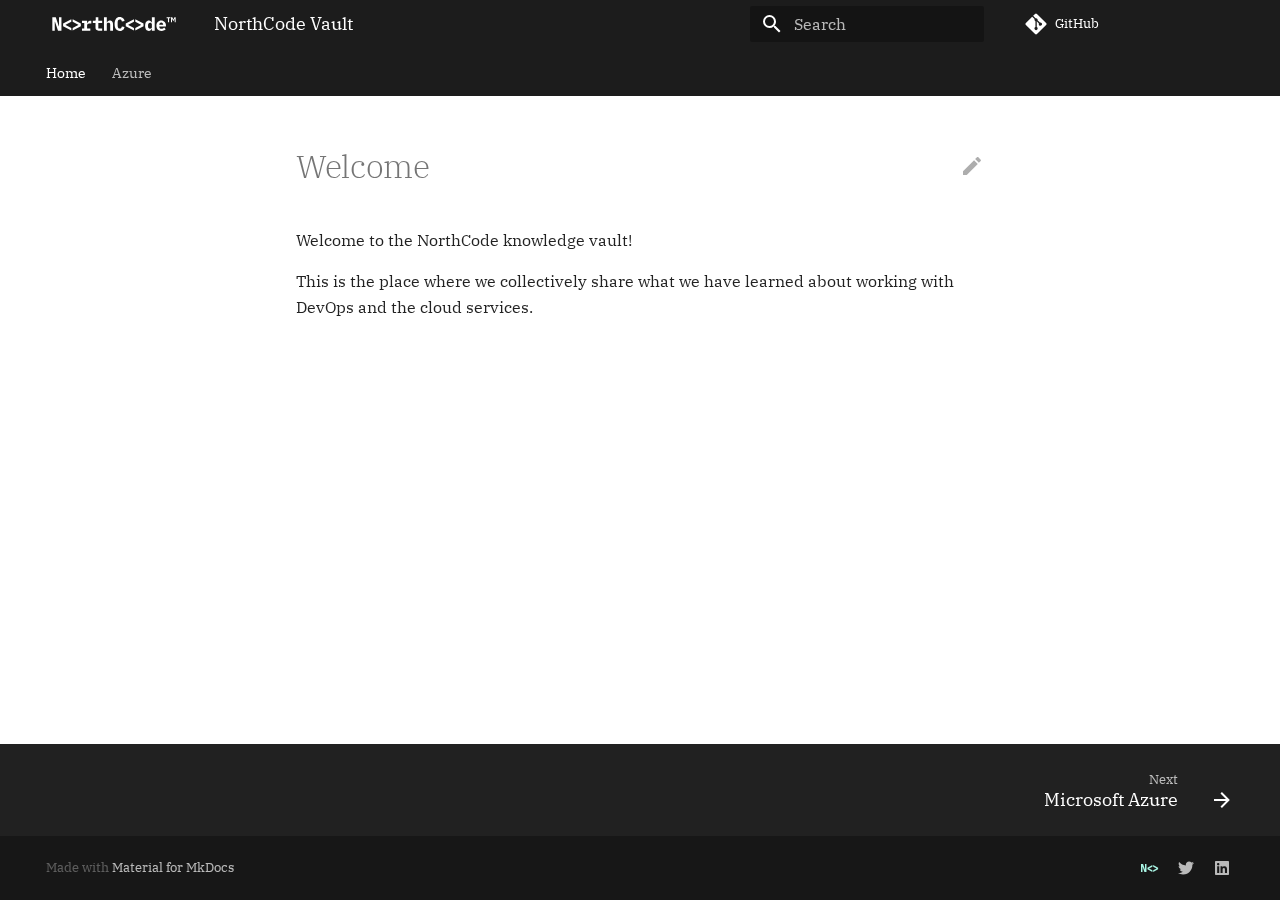
==== commit fd7b7901: "deploy: 4785587ed5d685268c9f9dd48b39ac097bd8cf7b" ====
--- a/index.html
+++ b/index.html
@@ -406,6 +406,32 @@
         
         
       
+      <a href="https://northcode.fi" target="_blank" rel="noopener" title="northcode.fi" class="md-footer-social__link">
+        <?xml version="1.0" encoding="utf-8"?>
+<!-- Generator: Adobe Illustrator 24.0.3, SVG Export Plug-In . SVG Version: 6.00 Build 0)  -->
+<svg version="1.1" id="Layer_1" xmlns="http://www.w3.org/2000/svg" xmlns:xlink="http://www.w3.org/1999/xlink" x="0px" y="0px"
+	 viewBox="0 0 241.88 154.04" style="enable-background:new 0 0 241.88 154.04;" xml:space="preserve">
+<style type="text/css">
+	.st0{fill:#a9f5e4;}
+</style>
+<g>
+	<g>
+		<polygon class="st0" points="53.85,64.33 52.64,64.33 52.64,115.53 38.51,115.53 38.51,38.51 58.38,38.51 75.92,89.71 
+			77.13,89.71 77.13,38.51 91.26,38.51 91.26,115.53 71.39,115.53 		"/>
+		<polygon class="st0" points="100.75,89.49 100.75,74.26 148.2,48.88 148.2,64.11 115.42,81.44 115.42,82.32 148.2,99.64 
+			148.2,114.87 		"/>
+	</g>
+	<polygon class="st0" points="155.92,64.11 188.69,81.44 188.69,82.32 155.92,99.64 155.92,114.87 203.37,89.49 203.37,74.26 
+		155.92,48.88 	"/>
+</g>
+</svg>
+      </a>
+    
+      
+      
+        
+        
+      
       <a href="https://twitter.com/NorthCodeLtd" target="_blank" rel="noopener" title="twitter.com" class="md-footer-social__link">
         <svg xmlns="http://www.w3.org/2000/svg" viewBox="0 0 512 512"><path d="M459.37 151.716c.325 4.548.325 9.097.325 13.645 0 138.72-105.583 298.558-298.558 298.558-59.452 0-114.68-17.219-161.137-47.106 8.447.974 16.568 1.299 25.34 1.299 49.055 0 94.213-16.568 130.274-44.832-46.132-.975-84.792-31.188-98.112-72.772 6.498.974 12.995 1.624 19.818 1.624 9.421 0 18.843-1.3 27.614-3.573-48.081-9.747-84.143-51.98-84.143-102.985v-1.299c13.969 7.797 30.214 12.67 47.431 13.319-28.264-18.843-46.781-51.005-46.781-87.391 0-19.492 5.197-37.36 14.294-52.954 51.655 63.675 129.3 105.258 216.365 109.807-1.624-7.797-2.599-15.918-2.599-24.04 0-57.828 46.782-104.934 104.934-104.934 30.213 0 57.502 12.67 76.67 33.137 23.715-4.548 46.456-13.32 66.599-25.34-7.798 24.366-24.366 44.833-46.132 57.827 21.117-2.273 41.584-8.122 60.426-16.243-14.292 20.791-32.161 39.308-52.628 54.253z"/></svg>
       </a>
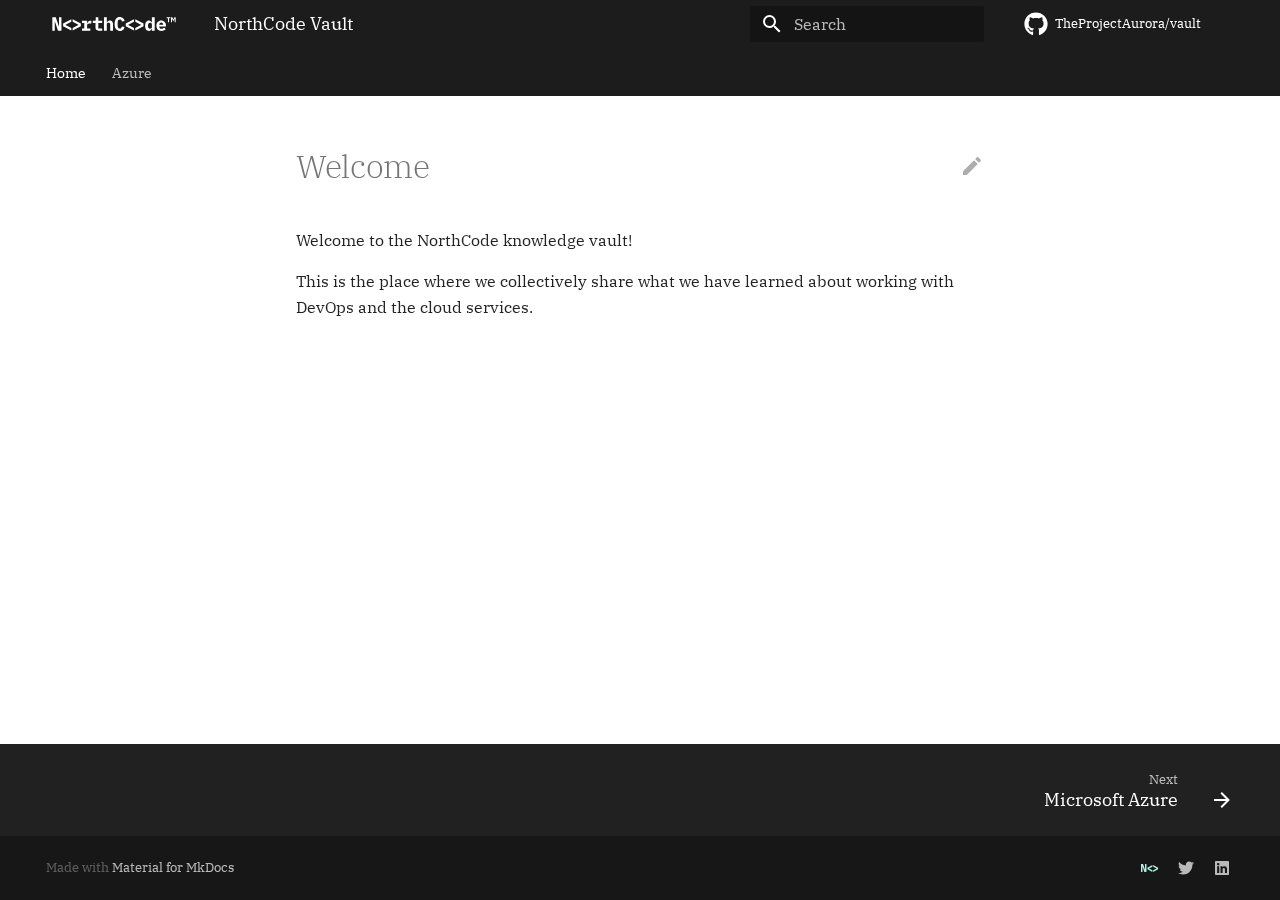
==== commit 54b017e9: "deploy: fa769d776066906e0004d1357552fc56722dfa42" ====
--- a/index.html
+++ b/index.html
@@ -138,13 +138,13 @@
     
       <div class="md-header__source">
         
-<a href="https://github.com/TheProjectAurora/knowledgebase/" title="Go to repository" class="md-source" data-md-component="source">
+<a href="https://github.com/TheProjectAurora/vault/" title="Go to repository" class="md-source" data-md-component="source">
   <div class="md-source__icon md-icon">
     
-    <svg xmlns="http://www.w3.org/2000/svg" viewBox="0 0 448 512"><path d="M439.55 236.05 244 40.45a28.87 28.87 0 0 0-40.81 0l-40.66 40.63 51.52 51.52c27.06-9.14 52.68 16.77 43.39 43.68l49.66 49.66c34.23-11.8 61.18 31 35.47 56.69-26.49 26.49-70.21-2.87-56-37.34L240.22 199v121.85c25.3 12.54 22.26 41.85 9.08 55a34.34 34.34 0 0 1-48.55 0c-17.57-17.6-11.07-46.91 11.25-56v-123c-20.8-8.51-24.6-30.74-18.64-45L142.57 101 8.45 235.14a28.86 28.86 0 0 0 0 40.81l195.61 195.6a28.86 28.86 0 0 0 40.8 0l194.69-194.69a28.86 28.86 0 0 0 0-40.81z"/></svg>
+    <svg xmlns="http://www.w3.org/2000/svg" viewBox="0 0 496 512"><path d="M165.9 397.4c0 2-2.3 3.6-5.2 3.6-3.3.3-5.6-1.3-5.6-3.6 0-2 2.3-3.6 5.2-3.6 3-.3 5.6 1.3 5.6 3.6zm-31.1-4.5c-.7 2 1.3 4.3 4.3 4.9 2.6 1 5.6 0 6.2-2s-1.3-4.3-4.3-5.2c-2.6-.7-5.5.3-6.2 2.3zm44.2-1.7c-2.9.7-4.9 2.6-4.6 4.9.3 2 2.9 3.3 5.9 2.6 2.9-.7 4.9-2.6 4.6-4.6-.3-1.9-3-3.2-5.9-2.9zM244.8 8C106.1 8 0 113.3 0 252c0 110.9 69.8 205.8 169.5 239.2 12.8 2.3 17.3-5.6 17.3-12.1 0-6.2-.3-40.4-.3-61.4 0 0-70 15-84.7-29.8 0 0-11.4-29.1-27.8-36.6 0 0-22.9-15.7 1.6-15.4 0 0 24.9 2 38.6 25.8 21.9 38.6 58.6 27.5 72.9 20.9 2.3-16 8.8-27.1 16-33.7-55.9-6.2-112.3-14.3-112.3-110.5 0-27.5 7.6-41.3 23.6-58.9-2.6-6.5-11.1-33.3 2.6-67.9 20.9-6.5 69 27 69 27 20-5.6 41.5-8.5 62.8-8.5s42.8 2.9 62.8 8.5c0 0 48.1-33.6 69-27 13.7 34.7 5.2 61.4 2.6 67.9 16 17.7 25.8 31.5 25.8 58.9 0 96.5-58.9 104.2-114.8 110.5 9.2 7.9 17 22.9 17 46.4 0 33.7-.3 75.4-.3 83.6 0 6.5 4.6 14.4 17.3 12.1C428.2 457.8 496 362.9 496 252 496 113.3 383.5 8 244.8 8zM97.2 352.9c-1.3 1-1 3.3.7 5.2 1.6 1.6 3.9 2.3 5.2 1 1.3-1 1-3.3-.7-5.2-1.6-1.6-3.9-2.3-5.2-1zm-10.8-8.1c-.7 1.3.3 2.9 2.3 3.9 1.6 1 3.6.7 4.3-.7.7-1.3-.3-2.9-2.3-3.9-2-.6-3.6-.3-4.3.7zm32.4 35.6c-1.6 1.3-1 4.3 1.3 6.2 2.3 2.3 5.2 2.6 6.5 1 1.3-1.3.7-4.3-1.3-6.2-2.2-2.3-5.2-2.6-6.5-1zm-11.4-14.7c-1.6 1-1.6 3.6 0 5.9 1.6 2.3 4.3 3.3 5.6 2.3 1.6-1.3 1.6-3.9 0-6.2-1.4-2.3-4-3.3-5.6-2z"/></svg>
   </div>
   <div class="md-source__repository">
-    GitHub
+    TheProjectAurora/vault
   </div>
 </a>
       </div>
@@ -221,13 +221,13 @@
   
     <div class="md-nav__source">
       
-<a href="https://github.com/TheProjectAurora/knowledgebase/" title="Go to repository" class="md-source" data-md-component="source">
+<a href="https://github.com/TheProjectAurora/vault/" title="Go to repository" class="md-source" data-md-component="source">
   <div class="md-source__icon md-icon">
     
-    <svg xmlns="http://www.w3.org/2000/svg" viewBox="0 0 448 512"><path d="M439.55 236.05 244 40.45a28.87 28.87 0 0 0-40.81 0l-40.66 40.63 51.52 51.52c27.06-9.14 52.68 16.77 43.39 43.68l49.66 49.66c34.23-11.8 61.18 31 35.47 56.69-26.49 26.49-70.21-2.87-56-37.34L240.22 199v121.85c25.3 12.54 22.26 41.85 9.08 55a34.34 34.34 0 0 1-48.55 0c-17.57-17.6-11.07-46.91 11.25-56v-123c-20.8-8.51-24.6-30.74-18.64-45L142.57 101 8.45 235.14a28.86 28.86 0 0 0 0 40.81l195.61 195.6a28.86 28.86 0 0 0 40.8 0l194.69-194.69a28.86 28.86 0 0 0 0-40.81z"/></svg>
+    <svg xmlns="http://www.w3.org/2000/svg" viewBox="0 0 496 512"><path d="M165.9 397.4c0 2-2.3 3.6-5.2 3.6-3.3.3-5.6-1.3-5.6-3.6 0-2 2.3-3.6 5.2-3.6 3-.3 5.6 1.3 5.6 3.6zm-31.1-4.5c-.7 2 1.3 4.3 4.3 4.9 2.6 1 5.6 0 6.2-2s-1.3-4.3-4.3-5.2c-2.6-.7-5.5.3-6.2 2.3zm44.2-1.7c-2.9.7-4.9 2.6-4.6 4.9.3 2 2.9 3.3 5.9 2.6 2.9-.7 4.9-2.6 4.6-4.6-.3-1.9-3-3.2-5.9-2.9zM244.8 8C106.1 8 0 113.3 0 252c0 110.9 69.8 205.8 169.5 239.2 12.8 2.3 17.3-5.6 17.3-12.1 0-6.2-.3-40.4-.3-61.4 0 0-70 15-84.7-29.8 0 0-11.4-29.1-27.8-36.6 0 0-22.9-15.7 1.6-15.4 0 0 24.9 2 38.6 25.8 21.9 38.6 58.6 27.5 72.9 20.9 2.3-16 8.8-27.1 16-33.7-55.9-6.2-112.3-14.3-112.3-110.5 0-27.5 7.6-41.3 23.6-58.9-2.6-6.5-11.1-33.3 2.6-67.9 20.9-6.5 69 27 69 27 20-5.6 41.5-8.5 62.8-8.5s42.8 2.9 62.8 8.5c0 0 48.1-33.6 69-27 13.7 34.7 5.2 61.4 2.6 67.9 16 17.7 25.8 31.5 25.8 58.9 0 96.5-58.9 104.2-114.8 110.5 9.2 7.9 17 22.9 17 46.4 0 33.7-.3 75.4-.3 83.6 0 6.5 4.6 14.4 17.3 12.1C428.2 457.8 496 362.9 496 252 496 113.3 383.5 8 244.8 8zM97.2 352.9c-1.3 1-1 3.3.7 5.2 1.6 1.6 3.9 2.3 5.2 1 1.3-1 1-3.3-.7-5.2-1.6-1.6-3.9-2.3-5.2-1zm-10.8-8.1c-.7 1.3.3 2.9 2.3 3.9 1.6 1 3.6.7 4.3-.7.7-1.3-.3-2.9-2.3-3.9-2-.6-3.6-.3-4.3.7zm32.4 35.6c-1.6 1.3-1 4.3 1.3 6.2 2.3 2.3 5.2 2.6 6.5 1 1.3-1.3.7-4.3-1.3-6.2-2.2-2.3-5.2-2.6-6.5-1zm-11.4-14.7c-1.6 1-1.6 3.6 0 5.9 1.6 2.3 4.3 3.3 5.6 2.3 1.6-1.3 1.6-3.9 0-6.2-1.4-2.3-4-3.3-5.6-2z"/></svg>
   </div>
   <div class="md-source__repository">
-    GitHub
+    TheProjectAurora/vault
   </div>
 </a>
     </div>
@@ -342,7 +342,7 @@
             <article class="md-content__inner md-typeset">
               
                 
-                  <a href="https://github.com/TheProjectAurora/knowledgebase/edit/master/docs/index.md" title="Edit this page" class="md-content__button md-icon">
+                  <a href="https://github.com/TheProjectAurora/vault/edit/main/docs/index.md" title="Edit this page" class="md-content__button md-icon">
                     <svg xmlns="http://www.w3.org/2000/svg" viewBox="0 0 24 24"><path d="M20.71 7.04c.39-.39.39-1.04 0-1.41l-2.34-2.34c-.37-.39-1.02-.39-1.41 0l-1.84 1.83 3.75 3.75M3 17.25V21h3.75L17.81 9.93l-3.75-3.75L3 17.25z"/></svg>
                   </a>
                 
